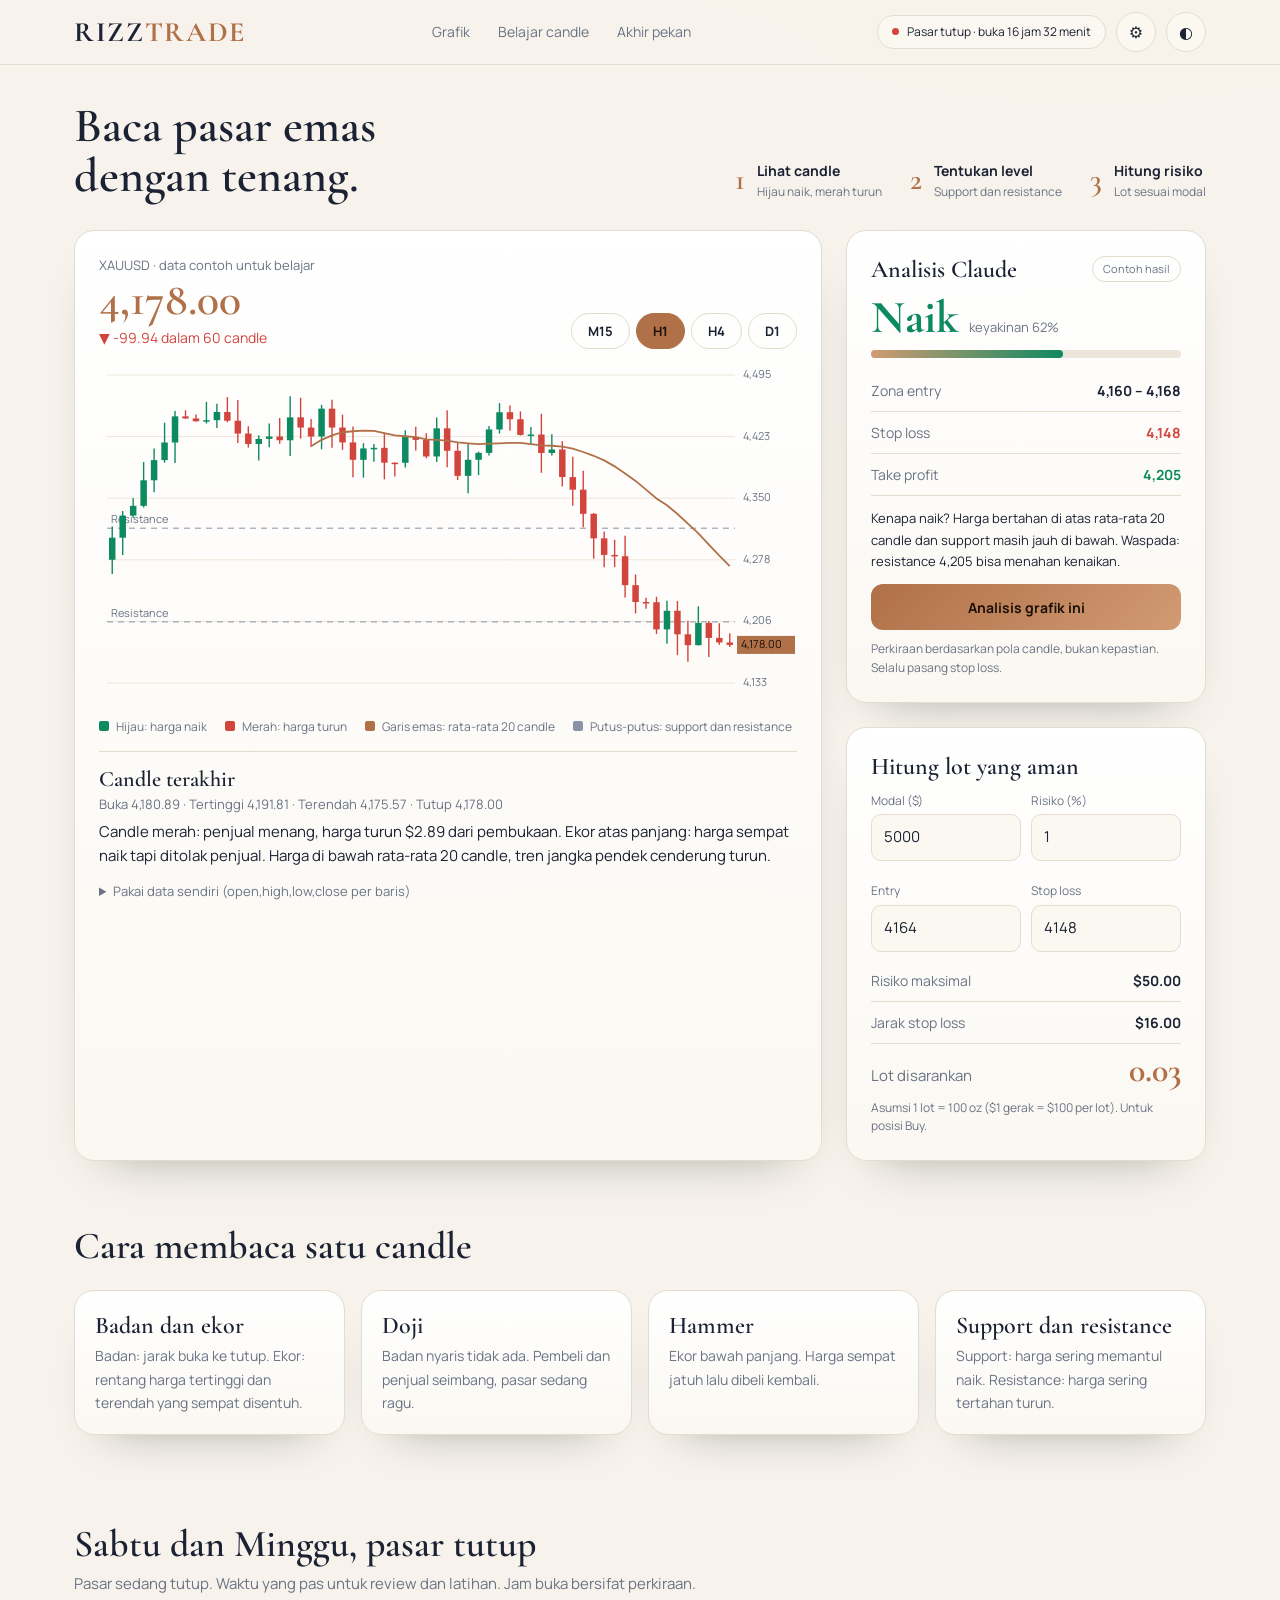
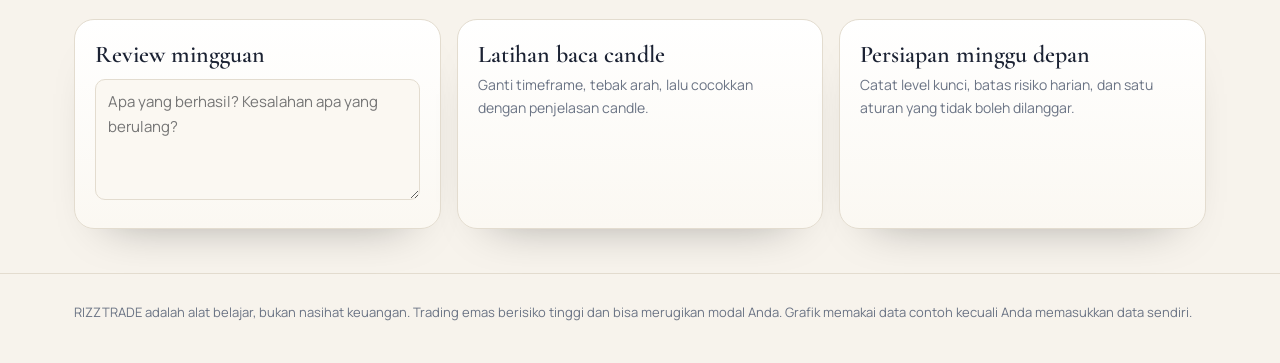
==== rizztrade/index.html @ 214b1a91 "Add files via upload" ====
<!DOCTYPE html>
<html lang="id">
<head>
<meta charset="utf-8">
<meta name="viewport" content="width=device-width, initial-scale=1, viewport-fit=cover">
<title>RIZZTRADE · Pemantau Emas untuk Pemula</title>
<meta name="description" content="Belajar membaca candlestick XAUUSD dengan penjelasan sederhana dan analisis AI.">
<link rel="preconnect" href="https://fonts.googleapis.com"><link rel="preconnect" href="https://fonts.gstatic.com" crossorigin>
<link href="https://fonts.googleapis.com/css2?family=Cormorant+Garamond:wght@500;600;700&family=Manrope:wght@400;500;700&display=swap" rel="stylesheet">
<style>
:root,[data-theme="light"]{--bg:#f7f3ec;--cd:#fff;--c2:#fbf8f2;--bd:#e3dccf;--tx:#1b2233;--mu:#6a7384;--ac:#b07048;--ac2:#d29b72;--up:#0e8a62;--dn:#d2453d;--gr:#ece6da;--lv:#8a93a8;--gl:#fde9d8;--hl:#1b223310;color-scheme:light}
[data-theme="dark"]{--bg:#0a1020;--cd:#141e35;--c2:#0f182b;--bd:#26324d;--tx:#f2eee6;--mu:#9ba6bd;--ac:#e3b79b;--ac2:#b98366;--up:#4cc9a0;--dn:#f0716b;--gr:#1a2540;--lv:#6b7ea6;--gl:#18264a;--hl:#ffffff14;color-scheme:dark}
*{box-sizing:border-box;margin:0}
html{scroll-behavior:smooth;scroll-padding-top:76px}
body{background:radial-gradient(900px 500px at 85% -10%,var(--gl),transparent 60%),var(--bg);color:var(--tx);font:15px/1.65 'Manrope',system-ui,sans-serif;padding-bottom:env(safe-area-inset-bottom);transition:background .3s,color .3s}
.w{max-width:1180px;margin:0 auto;padding:0 24px}
header{position:sticky;top:0;z-index:5;backdrop-filter:blur(14px);background:color-mix(in srgb,var(--bg) 82%,transparent);border-bottom:1px solid var(--bd);padding-top:env(safe-area-inset-top)}
header .w{display:flex;align-items:center;justify-content:space-between;height:64px;gap:14px}
.sr{font-family:'Cormorant Garamond',Georgia,serif}
.logo{font:700 28px 'Cormorant Garamond',Georgia,serif;letter-spacing:.06em}.logo i{font-style:normal;color:var(--ac)}
nav{display:flex;gap:28px;font-size:14px}nav a{color:var(--mu);text-decoration:none}nav a:hover{color:var(--ac)}
.hr{display:flex;gap:10px;align-items:center}
.pill{font-size:12px;border:1px solid var(--bd);border-radius:99px;padding:6px 14px;display:flex;gap:8px;align-items:center;background:var(--c2)}
.dot{width:7px;height:7px;border-radius:50%;background:var(--dn)}.dot.on{background:var(--up)}
button{font:inherit;color:var(--tx);cursor:pointer}
.btn{background:linear-gradient(135deg,var(--ac),var(--ac2));color:#1a1008;border:0;border-radius:12px;min-height:46px;padding:0 22px;font-size:14px;font-weight:700}
.btn:disabled{opacity:.6}
.chip{background:transparent;border:1px solid var(--bd);border-radius:99px;padding:0 16px;min-height:36px;font-size:13px;font-weight:700}
.chip.on{background:var(--ac);border-color:var(--ac);color:#1a1008}
.ic{width:40px;height:40px;border-radius:50%;border:1px solid var(--bd);background:var(--c2);font-size:16px}
.top{padding:36px 0 0;display:flex;justify-content:space-between;align-items:flex-end;gap:24px;flex-wrap:wrap}
h1{font:600 clamp(34px,5vw,48px)/1.05 'Cormorant Garamond',Georgia,serif;max-width:16ch}
.steps{display:flex;gap:28px;flex-wrap:wrap}.st{display:flex;gap:12px;align-items:center}.st b{font:600 30px/1 'Cormorant Garamond',serif;color:var(--ac)}.st div{font-size:14px;font-weight:700}.st span{display:block;font-size:12px;font-weight:400;color:var(--mu)}
.grid{display:grid;grid-template-columns:1fr 360px;gap:24px;padding:28px 0 20px}
.card{background:linear-gradient(180deg,var(--cd),var(--c2));border:1px solid var(--bd);border-radius:20px;padding:24px;box-shadow:0 24px 50px -34px #0006}
.col{display:flex;flex-direction:column;gap:24px}
.bar{display:flex;justify-content:space-between;align-items:flex-end;flex-wrap:wrap;gap:12px;margin-bottom:16px}
.price{font:600 46px/1 'Cormorant Garamond',serif;color:var(--ac)}.mu{color:var(--mu)}.up{color:var(--up)}.dn{color:var(--dn)}
.tf{display:flex;gap:6px;flex-wrap:wrap}
canvas{width:100%;height:340px;display:block;cursor:crosshair;touch-action:pan-y}
.leg{display:flex;gap:18px;flex-wrap:wrap;font-size:12px;color:var(--mu);margin-top:12px}.leg span:before{content:"";display:inline-block;width:10px;height:10px;border-radius:2px;background:var(--c);margin-right:7px}
.info{border-top:1px solid var(--bd);margin-top:14px;padding-top:14px;min-height:96px}.info b{font:600 22px 'Cormorant Garamond',serif;display:block}.ohlc{font-size:13px;color:var(--mu);margin:2px 0 4px}
h2{font:600 clamp(28px,4vw,38px)/1.15 'Cormorant Garamond',serif}
h3{font:600 24px 'Cormorant Garamond',serif}
.row{display:flex;justify-content:space-between;font-size:14px;padding:9px 0;border-bottom:1px solid var(--bd)}.row span{color:var(--mu)}
.big{font:700 46px/1 'Cormorant Garamond',serif}
.meter{height:8px;border-radius:99px;background:var(--gr);margin:10px 0 12px}.meter i{display:block;height:8px;border-radius:99px;background:linear-gradient(90deg,var(--ac2),var(--up));width:62%}
.tag{font-size:11px;color:var(--mu);border:1px solid var(--bd);border-radius:99px;padding:3px 10px}
.note{font-size:12px;color:var(--mu);line-height:1.55;margin-top:10px}
label{display:block;font-size:12px;color:var(--mu);margin:10px 0 4px}
input,textarea{width:100%;background:var(--c2);border:1px solid var(--bd);border-radius:10px;padding:10px 12px;color:var(--tx);font:inherit}
input:focus,textarea:focus,button:focus-visible,summary:focus-visible{outline:2px solid var(--ac);outline-offset:2px}
.f2{display:grid;grid-template-columns:1fr 1fr;gap:10px}
section{padding:44px 0}
.g4{display:grid;gap:16px;grid-template-columns:repeat(auto-fit,minmax(240px,1fr));margin-top:22px}
.g4 .card{padding:20px}.g4 p{color:var(--mu);font-size:14px;margin-top:4px}
dialog{background:var(--cd);color:var(--tx);border:1px solid var(--bd);border-radius:20px;padding:24px;width:min(440px,92vw)}dialog::backdrop{background:#0008}select{width:100%;background:var(--c2);border:1px solid var(--bd);border-radius:10px;padding:10px 12px;color:var(--tx);font:inherit}
footer{border-top:1px solid var(--bd);padding:28px 0 40px;color:var(--mu);font-size:13px}
@media(max-width:900px){.grid{grid-template-columns:1fr}nav{display:none}canvas{height:280px}.price{font-size:38px}.card{padding:18px}}
@media(prefers-reduced-motion:reduce){html{scroll-behavior:auto}body{transition:none}}
</style>
</head>
<body>
<header><div class="w"><div class="logo">RIZZ<i>TRADE</i></div>
<nav><a href="#chart">Grafik</a><a href="#belajar">Belajar candle</a><a href="#weekend">Akhir pekan</a></nav>
<div class="hr"><div class="pill"><span class="dot" id="dot"></span><span id="mk">…</span></div><button class="ic" id="gs" aria-label="Pengaturan">⚙</button><button class="ic" id="th" aria-label="Ganti tema terang atau gelap">◐</button></div></div></header>

<main class="w">
<div class="top"><h1>Baca pasar emas dengan tenang.</h1>
<div class="steps"><div class="st"><b>1</b><div>Lihat candle<span>Hijau naik, merah turun</span></div></div><div class="st"><b>2</b><div>Tentukan level<span>Support dan resistance</span></div></div><div class="st"><b>3</b><div>Hitung risiko<span>Lot sesuai modal</span></div></div></div></div>

<div class="grid" id="chart">
  <div class="card">
    <div class="bar"><div><div class="mu" style="font-size:13px">XAUUSD · <span id="src">data contoh untuk belajar</span></div><div class="price" id="pr">–</div><div id="ch" style="font-size:14px;margin-top:4px"></div></div>
    <div class="tf" id="tf"><button class="chip" data-n="M15">M15</button><button class="chip on" data-n="H1">H1</button><button class="chip" data-n="H4">H4</button><button class="chip" data-n="D1">D1</button></div></div>
    <canvas id="cv" aria-label="Grafik candlestick XAUUSD"></canvas>
    <div class="leg"><span style="--c:var(--up)">Hijau: harga naik</span><span style="--c:var(--dn)">Merah: harga turun</span><span style="--c:var(--ac)">Garis emas: rata-rata 20 candle</span><span style="--c:var(--lv)">Putus-putus: support dan resistance</span></div>
    <div class="info" id="info"></div>
    <details style="margin-top:12px"><summary class="mu" style="cursor:pointer;font-size:13px">Pakai data sendiri (open,high,low,close per baris)</summary>
      <textarea id="csv" rows="3" placeholder="4170,4182,4165,4178" style="margin-top:8px"></textarea>
      <div style="display:flex;gap:8px;margin-top:8px"><button class="chip" id="cb">Tampilkan</button><button class="chip" id="cr">Data contoh</button></div></details>
  </div>
  <div class="col">
    <div class="card" id="ai"><div style="display:flex;justify-content:space-between;align-items:center"><h3>Analisis Claude</h3><span class="tag" id="at">Contoh hasil</span></div>
      <div style="display:flex;align-items:baseline;gap:10px;margin-top:10px"><span class="big up" id="ab2">Naik</span><span class="mu" style="font-size:13px" id="ak">keyakinan 62%</span></div>
      <div class="meter"><i id="am"></i></div>
      <div class="row"><span>Zona entry</span><b id="ae">4,160 – 4,168</b></div><div class="row"><span>Stop loss</span><b class="dn" id="as">4,148</b></div><div class="row"><span>Take profit</span><b class="up" id="atp">4,205</b></div>
      <div style="font-size:13px;line-height:1.65;margin:12px 0" id="aw">Kenapa naik? Harga bertahan di atas rata-rata 20 candle dan support masih jauh di bawah. Waspada: resistance 4,205 bisa menahan kenaikan.</div>
      <button class="btn" id="ab" style="width:100%">Analisis grafik ini</button>
      <div class="note">Perkiraan berdasarkan pola candle, bukan kepastian. Selalu pasang stop loss.</div></div>
    <div class="card"><h3>Hitung lot yang aman</h3>
      <div class="f2"><div><label for="kb">Modal ($)</label><input id="kb" type="number" value="5000"></div><div><label for="kr">Risiko (%)</label><input id="kr" type="number" value="1" step="0.1"></div>
      <div><label for="ke">Entry</label><input id="ke" type="number" step="0.01" value="4164"></div><div><label for="ks">Stop loss</label><input id="ks" type="number" step="0.01" value="4148"></div></div>
      <div id="ko" style="margin-top:8px"></div><div class="note">Asumsi 1 lot = 100 oz ($1 gerak = $100 per lot). Untuk posisi Buy.</div></div>
  </div>
</div>

<section id="belajar"><h2>Cara membaca satu candle</h2>
  <div class="g4"><div class="card"><h3>Badan dan ekor</h3><p>Badan: jarak buka ke tutup. Ekor: rentang harga tertinggi dan terendah yang sempat disentuh.</p></div>
  <div class="card"><h3>Doji</h3><p>Badan nyaris tidak ada. Pembeli dan penjual seimbang, pasar sedang ragu.</p></div>
  <div class="card"><h3>Hammer</h3><p>Ekor bawah panjang. Harga sempat jatuh lalu dibeli kembali.</p></div>
  <div class="card"><h3>Support dan resistance</h3><p>Support: harga sering memantul naik. Resistance: harga sering tertahan turun.</p></div></div></section>

<section id="weekend"><h2>Sabtu dan Minggu, pasar tutup</h2><p class="mu" id="wk" style="margin-top:6px"></p>
  <div class="g4"><div class="card"><h3>Review mingguan</h3><textarea id="wr" rows="4" placeholder="Apa yang berhasil? Kesalahan apa yang berulang?" style="margin-top:10px"></textarea></div>
  <div class="card"><h3>Latihan baca candle</h3><p>Ganti timeframe, tebak arah, lalu cocokkan dengan penjelasan candle.</p></div>
  <div class="card"><h3>Persiapan minggu depan</h3><p>Catat level kunci, batas risiko harian, dan satu aturan yang tidak boleh dilanggar.</p></div></div></section>
</main>
<footer><div class="w">RIZZTRADE adalah alat belajar, bukan nasihat keuangan. Trading emas berisiko tinggi dan bisa merugikan modal Anda. Grafik memakai data contoh kecuali Anda memasukkan data sendiri.</div></footer>

<dialog id="dlg"><h3>Pengaturan</h3>
<label for="sLv">Level support/resistance (pisahkan dengan koma)</label><input id="sLv" type="text">
<div class="f2"><div><label for="sB">Modal awal ($)</label><input id="sB" type="number"></div><div><label for="sR">Risiko awal (%)</label><input id="sR" type="number" step="0.1"></div>
<div><label for="sT">Timeframe awal</label><select id="sT"><option>M15</option><option>H1</option><option>H4</option><option>D1</option></select></div><div><label for="sTh">Tema</label><select id="sTh"><option value="">Ikuti perangkat</option><option value="light">Terang</option><option value="dark">Gelap</option></select></div></div>
<div style="display:flex;gap:8px;margin-top:18px"><button class="btn" id="sv">Simpan</button><button class="chip" id="sx">Reset</button><button class="chip" id="sc">Tutup</button></div>
<div class="note">Pengaturan tersimpan di browser perangkat ini saja.</div></dialog>
<script>
const $=i=>document.getElementById(i),cv=$("cv"),cx=cv.getContext("2d"),f=(n,d=2)=>Number(n).toLocaleString("en-US",{minimumFractionDigits:d,maximumFractionDigits:d});
const LV=[4315,4205,4065,3970],TF={M15:[3,11],H1:[7,31],H4:[13,64],D1:[21,125]};
const V=k=>getComputedStyle(document.documentElement).getPropertyValue(k).trim();
/* tema */
const root=document.documentElement;let th;try{th=localStorage.getItem("rz_th")}catch(e){}
root.dataset.theme=th||(matchMedia("(prefers-color-scheme:dark)").matches?"dark":"light");
$("th").onclick=()=>{const n=root.dataset.theme==="dark"?"light":"dark";root.dataset.theme=n;try{localStorage.setItem("rz_th",n)}catch(e){}draw()};
/* pengaturan (tersimpan di browser) */
const DEF={lv:[4315,4205,4065,3970],b:5000,r:1,tf:"H1",th:""};let SET=Object.assign({},DEF);
try{SET=Object.assign(SET,JSON.parse(localStorage.getItem("rz_set")||"{}"))}catch(e){}
function applySet(){LV.length=0;LV.push(...SET.lv);$("kb").value=SET.b;$("kr").value=SET.r;cur=SET.tf;document.querySelectorAll("#tf button").forEach(b=>b.classList.toggle("on",b.dataset.n===cur));
  root.dataset.theme=SET.th||(matchMedia("(prefers-color-scheme:dark)").matches?"dark":"light")}
$("gs").onclick=()=>{$("sLv").value=SET.lv.join(", ");$("sB").value=SET.b;$("sR").value=SET.r;$("sT").value=SET.tf;$("sTh").value=SET.th;$("dlg").showModal()};
$("sc").onclick=()=>$("dlg").close();
$("sv").onclick=()=>{const lv=$("sLv").value.split(",").map(Number).filter(v=>v>0&&isFinite(v));if(!lv.length){alert("Isi minimal satu level harga, mis. 4205, 4065");return}
  SET={lv,b:+$("sB").value||5000,r:+$("sR").value||1,tf:$("sT").value,th:$("sTh").value};try{localStorage.setItem("rz_set",JSON.stringify(SET))}catch(e){}
  applySet();kalk();if(!own)setData(demo(cur));else draw();$("dlg").close()};
$("sx").onclick=()=>{SET=Object.assign({},DEF);try{localStorage.removeItem("rz_set")}catch(e){}applySet();kalk();if(!own)setData(demo(cur));else draw();$("dlg").close()};
/* data */
function rng(a){return()=>{a|=0;a=a+0x6D2B79F5|0;let t=Math.imul(a^a>>>15,1|a);t=t+Math.imul(t^t>>>7,61|t)^t;return((t^t>>>14)>>>0)/4294967296}}
function demo(n){const [s,v]=TF[n],r=rng(s*977),a=[];let p=4178-(r()-.4)*60;for(let i=0;i<60;i++){const o=p,c=o+(r()-.5)*v*2.2;a.push({o,h:Math.max(o,c)+r()*v*.8,l:Math.min(o,c)-r()*v*.8,c});p=c}const k=4178-a[59].c;return a.map(x=>({o:x.o+k,h:x.h+k,l:x.l+k,c:x.c+k}))}
let D=[],cur="H1",hi=-1,own=false;
function setData(a){D=a;hi=-1;draw();head();info(D.length-1,true)}
function head(){const l=D[D.length-1],d=l.c-D[0].o;$("pr").textContent=f(l.c);$("ch").textContent=(d>=0?"▲ +":"▼ ")+f(d)+" dalam "+D.length+" candle";$("ch").className=d>=0?"up":"dn"}
function sma(i,n=20){if(i<n-1)return null;let s=0;for(let k=i-n+1;k<=i;k++)s+=D[k].c;return s/n}
function draw(){if(!D.length)return;const dpr=devicePixelRatio||1,W=cv.clientWidth,H=cv.clientHeight;cv.width=W*dpr;cv.height=H*dpr;cx.setTransform(dpr,0,0,dpr,0,0);cx.clearRect(0,0,W,H);
  const up=V("--up"),dn=V("--dn"),ac=V("--ac"),gr=V("--gr"),lv=V("--lv"),mu=V("--mu");
  const pl=8,pr=62,pt=10,pb=22,w=W-pl-pr,h=H-pt-pb;let mx=Math.max(...D.map(x=>x.h)),mn=Math.min(...D.map(x=>x.l));const pad=(mx-mn)*.08;mx+=pad;mn-=pad;
  const Y=v=>pt+(mx-v)/(mx-mn)*h,st=w/D.length;cv._m={pl,st};cx.font="11px Manrope,sans-serif";cx.textBaseline="middle";
  for(let i=0;i<=5;i++){const v=mn+(mx-mn)*i/5,y=Y(v);cx.strokeStyle=gr;cx.beginPath();cx.moveTo(pl,y);cx.lineTo(W-pr,y);cx.stroke();cx.fillStyle=mu;cx.fillText(f(v,0),W-pr+8,y)}
  LV.forEach(v=>{if(v>mn&&v<mx){const y=Y(v);cx.strokeStyle=lv;cx.setLineDash([6,5]);cx.beginPath();cx.moveTo(pl,y);cx.lineTo(W-pr,y);cx.stroke();cx.setLineDash([]);cx.fillStyle=mu;cx.fillText(v>D[D.length-1].c?"Resistance":"Support",pl+4,y-8)}});
  D.forEach((x,i)=>{const px=pl+st*(i+.5),u=x.c>=x.o,col=u?up:dn,bw=Math.max(2,st*.62);if(i===hi){cx.fillStyle=V("--hl");cx.fillRect(pl+st*i,pt,st,h)}
    cx.strokeStyle=col;cx.fillStyle=col;cx.lineWidth=1.4;cx.beginPath();cx.moveTo(px,Y(x.h));cx.lineTo(px,Y(x.l));cx.stroke();const t=Y(Math.max(x.o,x.c)),b=Y(Math.min(x.o,x.c));cx.fillRect(px-bw/2,t,bw,Math.max(1.5,b-t))});
  cx.strokeStyle=ac;cx.lineWidth=1.8;cx.beginPath();let s=0;D.forEach((x,i)=>{const m=sma(i);if(m==null)return;const px=pl+st*(i+.5);s?cx.lineTo(px,Y(m)):cx.moveTo(px,Y(m));s=1});cx.stroke();
  const l=D[D.length-1],y=Y(l.c);cx.fillStyle=ac;cx.fillRect(W-pr+2,y-9,pr-4,18);cx.fillStyle="#1a1008";cx.fillText(f(l.c),W-pr+6,y)}
function info(i,quiet){const x=D[i];if(!x)return;const u=x.c>=x.o,body=Math.abs(x.c-x.o),rg=x.h-x.l||1e-9,uw=x.h-Math.max(x.o,x.c),lw=Math.min(x.o,x.c)-x.l;
  let t=u?`Candle hijau: pembeli menang, harga naik $${f(body)} dari pembukaan.`:`Candle merah: penjual menang, harga turun $${f(body)} dari pembukaan.`;
  if(body<rg*.1)t+=" Badannya sangat kecil (mirip doji): pasar ragu.";else if(lw>body*2&&uw<body)t+=" Ekor bawah panjang (mirip hammer): harga sempat jatuh lalu dibeli kembali.";else if(uw>body*2&&lw<body)t+=" Ekor atas panjang: harga sempat naik tapi ditolak penjual.";else if(body>rg*.65)t+=" Badan besar: dorongan satu arah yang kuat.";
  const m=sma(i);if(m)t+=` Harga ${x.c>m?"di atas":"di bawah"} rata-rata 20 candle, tren jangka pendek ${x.c>m?"cenderung naik":"cenderung turun"}.`;
  $("info").innerHTML=`<b>${quiet?"Candle terakhir":"Candle nomor "+(i+1)}</b><div class="ohlc">Buka ${f(x.o)} · Tertinggi ${f(x.h)} · Terendah ${f(x.l)} · Tutup ${f(x.c)}</div><div>${t}</div>`}
function pos(e){const r=cv.getBoundingClientRect(),m=cv._m,i=Math.floor((e.clientX-r.left-m.pl)/m.st);return i>=0&&i<D.length?i:-1}
cv.addEventListener("pointermove",e=>{const i=pos(e);if(i>=0&&i!==hi){hi=i;draw();info(i)}});cv.addEventListener("pointerleave",()=>{hi=-1;draw();info(D.length-1,true)});addEventListener("resize",draw);
$("tf").onclick=e=>{const n=e.target.dataset.n;if(!n)return;cur=n;document.querySelectorAll("#tf button").forEach(b=>b.classList.toggle("on",b.dataset.n===n));if(!own)setData(demo(n))};
$("cb").onclick=()=>{const a=$("csv").value.trim().split(/\n/).map(l=>l.split(",").map(Number)).filter(r=>r.length>=4&&r.every(isFinite)).map(([o,h,l,c])=>({o,h,l,c}));if(a.length<5){alert("Isi minimal 5 baris: open,high,low,close");return}own=true;$("src").textContent="data Anda";setData(a)};
$("cr").onclick=()=>{own=false;$("src").textContent="data contoh untuk belajar";setData(demo(cur))};
/* kalkulator */
function kalk(){const B=+$("kb").value,R=+$("kr").value,E=+$("ke").value,S=+$("ks").value,o=$("ko"),sd=E-S;
  if(!(E&&S)||sd<=0){o.innerHTML='<div class="note">Untuk Buy, stop loss harus di bawah entry.</div>';return}
  const risk=B*R/100,lot=risk/(sd*100);o.innerHTML=`<div class="row"><span>Risiko maksimal</span><b>$${f(risk)}</b></div><div class="row"><span>Jarak stop loss</span><b>$${f(sd)}</b></div><div style="display:flex;justify-content:space-between;align-items:baseline;padding-top:10px"><span class="mu">Lot disarankan</span><b class="big" style="font-size:34px;color:var(--ac)">${f(lot)}</b></div>`}
["kb","kr","ke","ks"].forEach(i=>$(i).oninput=kalk);kalk();
/* AI */
const esc=s=>String(s).replace(/[&<>"]/g,c=>({"&":"&amp;","<":"&lt;",">":"&gt;",'"':"&quot;"}[c]));
$("ab").onclick=async()=>{const b=$("ab");b.disabled=true;b.textContent="Menganalisis…";
  try{const r=await fetch("/api/predict",{method:"POST",headers:{"content-type":"application/json"},body:JSON.stringify({tf:cur,candles:D.slice(-40).map(x=>[x.o,x.h,x.l,x.c].map(v=>+v.toFixed(2)))})});const d=await r.json();if(!r.ok)throw new Error(d.error||"gagal");
    const k=Math.max(0,Math.min(75,+d.keyakinan||50)),n=d.bias==="NAIK",t=d.bias==="TURUN";$("ab2").textContent=n?"Naik":t?"Turun":"Sideways";$("ab2").className="big "+(n?"up":t?"dn":"");
    $("ak").textContent="keyakinan "+k+"%";$("am").style.width=k+"%";$("ae").textContent=d.zona_entry;$("as").textContent=d.stop_loss;$("atp").textContent=d.take_profit;
    $("aw").innerHTML=(d.alasan||[]).map(a=>"• "+esc(a)).join("<br>")+"<br><br>Risiko: "+esc(d.risiko);$("at").textContent="Hasil terbaru"}
  catch(e){$("aw").textContent="Prediksi belum bisa dijalankan: "+e.message+". Pastikan ANTHROPIC_API_KEY sudah diatur di Vercel."}
  b.disabled=false;b.textContent="Analisis ulang"};
/* pasar & weekend */
function mk(){const n=new Date(),m=n.getUTCDay()*1440+n.getUTCHours()*60+n.getUTCMinutes(),O=1320,C=8460,op=m>=O&&m<C,mins=op?C-m:(m>=C?10080-m+O:O-m),h=Math.floor(mins/60),t=h>=24?Math.floor(h/24)+" hari "+h%24+" jam":h+" jam "+mins%60+" menit";
  $("mk").textContent=op?"Pasar buka · tutup "+t:"Pasar tutup · buka "+t;$("dot").className="dot"+(op?" on":"");
  $("wk").textContent=op?"Emas tidak diperdagangkan di akhir pekan. Pakai waktunya untuk belajar dan evaluasi.":"Pasar sedang tutup. Waktu yang pas untuk review dan latihan. Jam buka bersifat perkiraan."}
mk();setInterval(mk,30000);
try{$("wr").value=localStorage.getItem("rz_wr")||"";$("wr").oninput=e=>localStorage.setItem("rz_wr",e.target.value)}catch(e){}
applySet();kalk();setData(demo(cur));
</script>
</body>
</html>
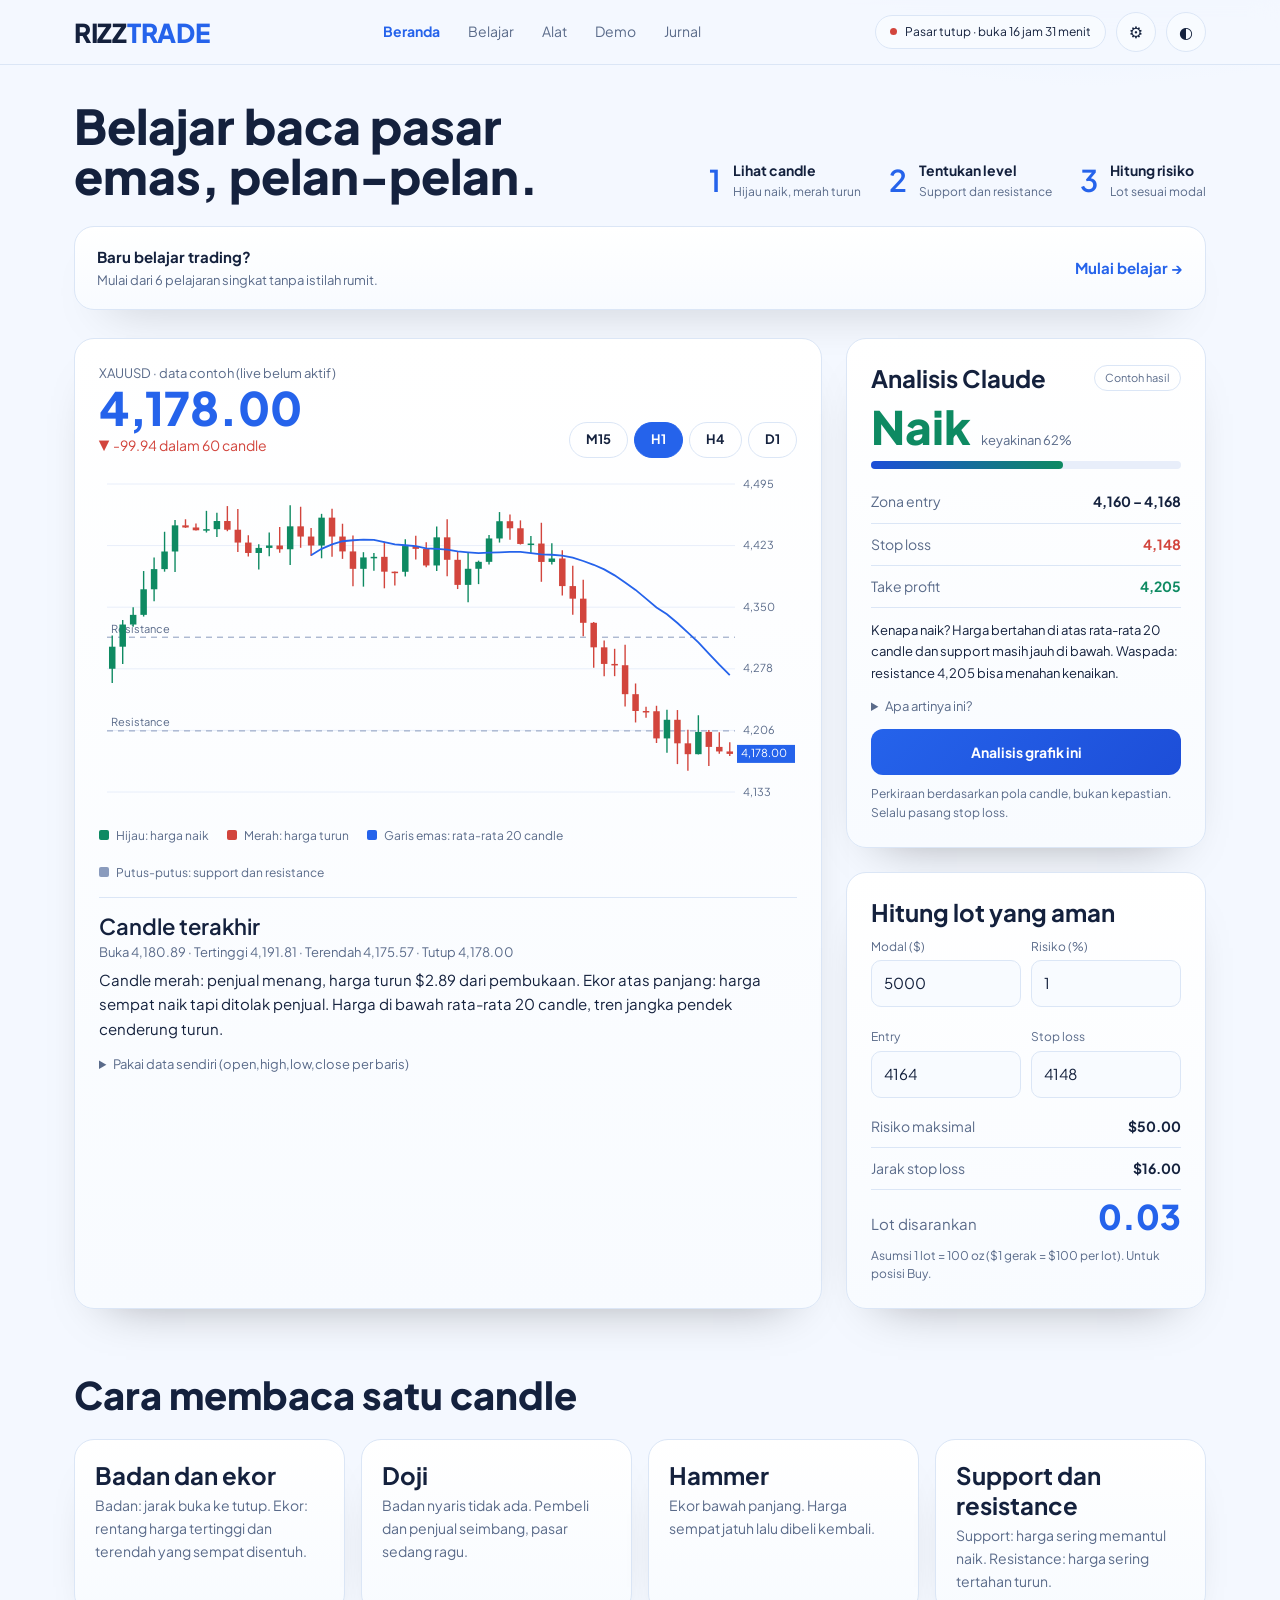
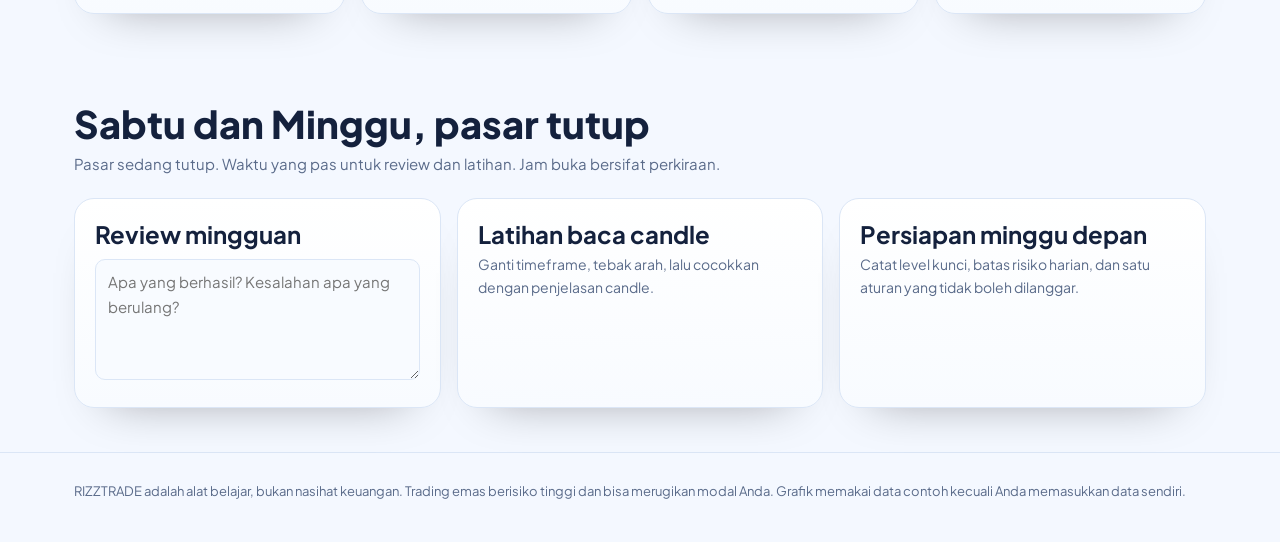
==== commit ed30cbb8: "Add files via upload" ====
--- a/rizztrade/index.html
+++ b/rizztrade/index.html
@@ -6,69 +6,19 @@
 <title>RIZZTRADE · Pemantau Emas untuk Pemula</title>
 <meta name="description" content="Belajar membaca candlestick XAUUSD dengan penjelasan sederhana dan analisis AI.">
 <link rel="preconnect" href="https://fonts.googleapis.com"><link rel="preconnect" href="https://fonts.gstatic.com" crossorigin>
-<link href="https://fonts.googleapis.com/css2?family=Cormorant+Garamond:wght@500;600;700&family=Manrope:wght@400;500;700&display=swap" rel="stylesheet">
-<style>
-:root,[data-theme="light"]{--bg:#f7f3ec;--cd:#fff;--c2:#fbf8f2;--bd:#e3dccf;--tx:#1b2233;--mu:#6a7384;--ac:#b07048;--ac2:#d29b72;--up:#0e8a62;--dn:#d2453d;--gr:#ece6da;--lv:#8a93a8;--gl:#fde9d8;--hl:#1b223310;color-scheme:light}
-[data-theme="dark"]{--bg:#0a1020;--cd:#141e35;--c2:#0f182b;--bd:#26324d;--tx:#f2eee6;--mu:#9ba6bd;--ac:#e3b79b;--ac2:#b98366;--up:#4cc9a0;--dn:#f0716b;--gr:#1a2540;--lv:#6b7ea6;--gl:#18264a;--hl:#ffffff14;color-scheme:dark}
-*{box-sizing:border-box;margin:0}
-html{scroll-behavior:smooth;scroll-padding-top:76px}
-body{background:radial-gradient(900px 500px at 85% -10%,var(--gl),transparent 60%),var(--bg);color:var(--tx);font:15px/1.65 'Manrope',system-ui,sans-serif;padding-bottom:env(safe-area-inset-bottom);transition:background .3s,color .3s}
-.w{max-width:1180px;margin:0 auto;padding:0 24px}
-header{position:sticky;top:0;z-index:5;backdrop-filter:blur(14px);background:color-mix(in srgb,var(--bg) 82%,transparent);border-bottom:1px solid var(--bd);padding-top:env(safe-area-inset-top)}
-header .w{display:flex;align-items:center;justify-content:space-between;height:64px;gap:14px}
-.sr{font-family:'Cormorant Garamond',Georgia,serif}
-.logo{font:700 28px 'Cormorant Garamond',Georgia,serif;letter-spacing:.06em}.logo i{font-style:normal;color:var(--ac)}
-nav{display:flex;gap:28px;font-size:14px}nav a{color:var(--mu);text-decoration:none}nav a:hover{color:var(--ac)}
-.hr{display:flex;gap:10px;align-items:center}
-.pill{font-size:12px;border:1px solid var(--bd);border-radius:99px;padding:6px 14px;display:flex;gap:8px;align-items:center;background:var(--c2)}
-.dot{width:7px;height:7px;border-radius:50%;background:var(--dn)}.dot.on{background:var(--up)}
-button{font:inherit;color:var(--tx);cursor:pointer}
-.btn{background:linear-gradient(135deg,var(--ac),var(--ac2));color:#1a1008;border:0;border-radius:12px;min-height:46px;padding:0 22px;font-size:14px;font-weight:700}
-.btn:disabled{opacity:.6}
-.chip{background:transparent;border:1px solid var(--bd);border-radius:99px;padding:0 16px;min-height:36px;font-size:13px;font-weight:700}
-.chip.on{background:var(--ac);border-color:var(--ac);color:#1a1008}
-.ic{width:40px;height:40px;border-radius:50%;border:1px solid var(--bd);background:var(--c2);font-size:16px}
-.top{padding:36px 0 0;display:flex;justify-content:space-between;align-items:flex-end;gap:24px;flex-wrap:wrap}
-h1{font:600 clamp(34px,5vw,48px)/1.05 'Cormorant Garamond',Georgia,serif;max-width:16ch}
-.steps{display:flex;gap:28px;flex-wrap:wrap}.st{display:flex;gap:12px;align-items:center}.st b{font:600 30px/1 'Cormorant Garamond',serif;color:var(--ac)}.st div{font-size:14px;font-weight:700}.st span{display:block;font-size:12px;font-weight:400;color:var(--mu)}
-.grid{display:grid;grid-template-columns:1fr 360px;gap:24px;padding:28px 0 20px}
-.card{background:linear-gradient(180deg,var(--cd),var(--c2));border:1px solid var(--bd);border-radius:20px;padding:24px;box-shadow:0 24px 50px -34px #0006}
-.col{display:flex;flex-direction:column;gap:24px}
-.bar{display:flex;justify-content:space-between;align-items:flex-end;flex-wrap:wrap;gap:12px;margin-bottom:16px}
-.price{font:600 46px/1 'Cormorant Garamond',serif;color:var(--ac)}.mu{color:var(--mu)}.up{color:var(--up)}.dn{color:var(--dn)}
-.tf{display:flex;gap:6px;flex-wrap:wrap}
-canvas{width:100%;height:340px;display:block;cursor:crosshair;touch-action:pan-y}
-.leg{display:flex;gap:18px;flex-wrap:wrap;font-size:12px;color:var(--mu);margin-top:12px}.leg span:before{content:"";display:inline-block;width:10px;height:10px;border-radius:2px;background:var(--c);margin-right:7px}
-.info{border-top:1px solid var(--bd);margin-top:14px;padding-top:14px;min-height:96px}.info b{font:600 22px 'Cormorant Garamond',serif;display:block}.ohlc{font-size:13px;color:var(--mu);margin:2px 0 4px}
-h2{font:600 clamp(28px,4vw,38px)/1.15 'Cormorant Garamond',serif}
-h3{font:600 24px 'Cormorant Garamond',serif}
-.row{display:flex;justify-content:space-between;font-size:14px;padding:9px 0;border-bottom:1px solid var(--bd)}.row span{color:var(--mu)}
-.big{font:700 46px/1 'Cormorant Garamond',serif}
-.meter{height:8px;border-radius:99px;background:var(--gr);margin:10px 0 12px}.meter i{display:block;height:8px;border-radius:99px;background:linear-gradient(90deg,var(--ac2),var(--up));width:62%}
-.tag{font-size:11px;color:var(--mu);border:1px solid var(--bd);border-radius:99px;padding:3px 10px}
-.note{font-size:12px;color:var(--mu);line-height:1.55;margin-top:10px}
-label{display:block;font-size:12px;color:var(--mu);margin:10px 0 4px}
-input,textarea{width:100%;background:var(--c2);border:1px solid var(--bd);border-radius:10px;padding:10px 12px;color:var(--tx);font:inherit}
-input:focus,textarea:focus,button:focus-visible,summary:focus-visible{outline:2px solid var(--ac);outline-offset:2px}
-.f2{display:grid;grid-template-columns:1fr 1fr;gap:10px}
-section{padding:44px 0}
-.g4{display:grid;gap:16px;grid-template-columns:repeat(auto-fit,minmax(240px,1fr));margin-top:22px}
-.g4 .card{padding:20px}.g4 p{color:var(--mu);font-size:14px;margin-top:4px}
-dialog{background:var(--cd);color:var(--tx);border:1px solid var(--bd);border-radius:20px;padding:24px;width:min(440px,92vw)}dialog::backdrop{background:#0008}select{width:100%;background:var(--c2);border:1px solid var(--bd);border-radius:10px;padding:10px 12px;color:var(--tx);font:inherit}
-footer{border-top:1px solid var(--bd);padding:28px 0 40px;color:var(--mu);font-size:13px}
-@media(max-width:900px){.grid{grid-template-columns:1fr}nav{display:none}canvas{height:280px}.price{font-size:38px}.card{padding:18px}}
-@media(prefers-reduced-motion:reduce){html{scroll-behavior:auto}body{transition:none}}
-</style>
+<link href="https://fonts.googleapis.com/css2?family=Plus+Jakarta+Sans:wght@400;500;700;800&display=swap" rel="stylesheet">
+<link rel="stylesheet" href="style.css">
 </head>
 <body>
 <header><div class="w"><div class="logo">RIZZ<i>TRADE</i></div>
-<nav><a href="#chart">Grafik</a><a href="#belajar">Belajar candle</a><a href="#weekend">Akhir pekan</a></nav>
+<nav><a href="index.html" class="cur">Beranda</a><a href="belajar.html">Belajar</a><a href="alat.html">Alat</a><a href="demo.html">Demo</a><a href="jurnal.html">Jurnal</a></nav>
 <div class="hr"><div class="pill"><span class="dot" id="dot"></span><span id="mk">…</span></div><button class="ic" id="gs" aria-label="Pengaturan">⚙</button><button class="ic" id="th" aria-label="Ganti tema terang atau gelap">◐</button></div></div></header>
 
 <main class="w">
-<div class="top"><h1>Baca pasar emas dengan tenang.</h1>
+<div class="top"><h1>Belajar baca pasar emas, pelan-pelan.</h1>
 <div class="steps"><div class="st"><b>1</b><div>Lihat candle<span>Hijau naik, merah turun</span></div></div><div class="st"><b>2</b><div>Tentukan level<span>Support dan resistance</span></div></div><div class="st"><b>3</b><div>Hitung risiko<span>Lot sesuai modal</span></div></div></div></div>
 
+<a class="card ban" href="belajar.html"><div><b>Baru belajar trading?</b><span>Mulai dari 6 pelajaran singkat tanpa istilah rumit.</span></div><b class="go">Mulai belajar →</b></a>
 <div class="grid" id="chart">
   <div class="card">
     <div class="bar"><div><div class="mu" style="font-size:13px">XAUUSD · <span id="src">data contoh untuk belajar</span></div><div class="price" id="pr">–</div><div id="ch" style="font-size:14px;margin-top:4px"></div></div>
@@ -86,7 +36,7 @@
       <div class="meter"><i id="am"></i></div>
       <div class="row"><span>Zona entry</span><b id="ae">4,160 – 4,168</b></div><div class="row"><span>Stop loss</span><b class="dn" id="as">4,148</b></div><div class="row"><span>Take profit</span><b class="up" id="atp">4,205</b></div>
       <div style="font-size:13px;line-height:1.65;margin:12px 0" id="aw">Kenapa naik? Harga bertahan di atas rata-rata 20 candle dan support masih jauh di bawah. Waspada: resistance 4,205 bisa menahan kenaikan.</div>
-      <button class="btn" id="ab" style="width:100%">Analisis grafik ini</button>
+      <details style="margin-bottom:12px"><summary class="mu" style="cursor:pointer;font-size:13px">Apa artinya ini?</summary><div class="note"><b>Entry</b>: harga untuk mulai masuk. <b>Stop loss</b>: batas rugi, posisi ditutup di sini. <b>Take profit</b>: target untung. <b>Keyakinan</b>: seberapa kuat sinyalnya, bukan jaminan.</div></details><button class="btn" id="ab" style="width:100%">Analisis grafik ini</button>
       <div class="note">Perkiraan berdasarkan pola candle, bukan kepastian. Selalu pasang stop loss.</div></div>
     <div class="card"><h3>Hitung lot yang aman</h3>
       <div class="f2"><div><label for="kb">Modal ($)</label><input id="kb" type="number" value="5000"></div><div><label for="kr">Risiko (%)</label><input id="kr" type="number" value="1" step="0.1"></div>
@@ -131,25 +81,25 @@
 $("sc").onclick=()=>$("dlg").close();
 $("sv").onclick=()=>{const lv=$("sLv").value.split(",").map(Number).filter(v=>v>0&&isFinite(v));if(!lv.length){alert("Isi minimal satu level harga, mis. 4205, 4065");return}
   SET={lv,b:+$("sB").value||5000,r:+$("sR").value||1,tf:$("sT").value,th:$("sTh").value};try{localStorage.setItem("rz_set",JSON.stringify(SET))}catch(e){}
-  applySet();kalk();if(!own)setData(demo(cur));else draw();$("dlg").close()};
-$("sx").onclick=()=>{SET=Object.assign({},DEF);try{localStorage.removeItem("rz_set")}catch(e){}applySet();kalk();if(!own)setData(demo(cur));else draw();$("dlg").close()};
+  applySet();kalk();if(!own)loadLive(cur);else draw();$("dlg").close()};
+$("sx").onclick=()=>{SET=Object.assign({},DEF);try{localStorage.removeItem("rz_set")}catch(e){}applySet();kalk();if(!own)loadLive(cur);else draw();$("dlg").close()};
 /* data */
 function rng(a){return()=>{a|=0;a=a+0x6D2B79F5|0;let t=Math.imul(a^a>>>15,1|a);t=t+Math.imul(t^t>>>7,61|t)^t;return((t^t>>>14)>>>0)/4294967296}}
 function demo(n){const [s,v]=TF[n],r=rng(s*977),a=[];let p=4178-(r()-.4)*60;for(let i=0;i<60;i++){const o=p,c=o+(r()-.5)*v*2.2;a.push({o,h:Math.max(o,c)+r()*v*.8,l:Math.min(o,c)-r()*v*.8,c});p=c}const k=4178-a[59].c;return a.map(x=>({o:x.o+k,h:x.h+k,l:x.l+k,c:x.c+k}))}
-let D=[],cur="H1",hi=-1,own=false;
+let D=[],cur="H1",hi=-1,own=false,live=false;
 function setData(a){D=a;hi=-1;draw();head();info(D.length-1,true)}
 function head(){const l=D[D.length-1],d=l.c-D[0].o;$("pr").textContent=f(l.c);$("ch").textContent=(d>=0?"▲ +":"▼ ")+f(d)+" dalam "+D.length+" candle";$("ch").className=d>=0?"up":"dn"}
 function sma(i,n=20){if(i<n-1)return null;let s=0;for(let k=i-n+1;k<=i;k++)s+=D[k].c;return s/n}
 function draw(){if(!D.length)return;const dpr=devicePixelRatio||1,W=cv.clientWidth,H=cv.clientHeight;cv.width=W*dpr;cv.height=H*dpr;cx.setTransform(dpr,0,0,dpr,0,0);cx.clearRect(0,0,W,H);
   const up=V("--up"),dn=V("--dn"),ac=V("--ac"),gr=V("--gr"),lv=V("--lv"),mu=V("--mu");
   const pl=8,pr=62,pt=10,pb=22,w=W-pl-pr,h=H-pt-pb;let mx=Math.max(...D.map(x=>x.h)),mn=Math.min(...D.map(x=>x.l));const pad=(mx-mn)*.08;mx+=pad;mn-=pad;
-  const Y=v=>pt+(mx-v)/(mx-mn)*h,st=w/D.length;cv._m={pl,st};cx.font="11px Manrope,sans-serif";cx.textBaseline="middle";
+  const Y=v=>pt+(mx-v)/(mx-mn)*h,st=w/D.length;cv._m={pl,st};cx.font="11px Plus Jakarta Sans,sans-serif";cx.textBaseline="middle";
   for(let i=0;i<=5;i++){const v=mn+(mx-mn)*i/5,y=Y(v);cx.strokeStyle=gr;cx.beginPath();cx.moveTo(pl,y);cx.lineTo(W-pr,y);cx.stroke();cx.fillStyle=mu;cx.fillText(f(v,0),W-pr+8,y)}
   LV.forEach(v=>{if(v>mn&&v<mx){const y=Y(v);cx.strokeStyle=lv;cx.setLineDash([6,5]);cx.beginPath();cx.moveTo(pl,y);cx.lineTo(W-pr,y);cx.stroke();cx.setLineDash([]);cx.fillStyle=mu;cx.fillText(v>D[D.length-1].c?"Resistance":"Support",pl+4,y-8)}});
   D.forEach((x,i)=>{const px=pl+st*(i+.5),u=x.c>=x.o,col=u?up:dn,bw=Math.max(2,st*.62);if(i===hi){cx.fillStyle=V("--hl");cx.fillRect(pl+st*i,pt,st,h)}
     cx.strokeStyle=col;cx.fillStyle=col;cx.lineWidth=1.4;cx.beginPath();cx.moveTo(px,Y(x.h));cx.lineTo(px,Y(x.l));cx.stroke();const t=Y(Math.max(x.o,x.c)),b=Y(Math.min(x.o,x.c));cx.fillRect(px-bw/2,t,bw,Math.max(1.5,b-t))});
   cx.strokeStyle=ac;cx.lineWidth=1.8;cx.beginPath();let s=0;D.forEach((x,i)=>{const m=sma(i);if(m==null)return;const px=pl+st*(i+.5);s?cx.lineTo(px,Y(m)):cx.moveTo(px,Y(m));s=1});cx.stroke();
-  const l=D[D.length-1],y=Y(l.c);cx.fillStyle=ac;cx.fillRect(W-pr+2,y-9,pr-4,18);cx.fillStyle="#1a1008";cx.fillText(f(l.c),W-pr+6,y)}
+  const l=D[D.length-1],y=Y(l.c);cx.fillStyle=ac;cx.fillRect(W-pr+2,y-9,pr-4,18);cx.fillStyle=V("--on");cx.fillText(f(l.c),W-pr+6,y)}
 function info(i,quiet){const x=D[i];if(!x)return;const u=x.c>=x.o,body=Math.abs(x.c-x.o),rg=x.h-x.l||1e-9,uw=x.h-Math.max(x.o,x.c),lw=Math.min(x.o,x.c)-x.l;
   let t=u?`Candle hijau: pembeli menang, harga naik $${f(body)} dari pembukaan.`:`Candle merah: penjual menang, harga turun $${f(body)} dari pembukaan.`;
   if(body<rg*.1)t+=" Badannya sangat kecil (mirip doji): pasar ragu.";else if(lw>body*2&&uw<body)t+=" Ekor bawah panjang (mirip hammer): harga sempat jatuh lalu dibeli kembali.";else if(uw>body*2&&lw<body)t+=" Ekor atas panjang: harga sempat naik tapi ditolak penjual.";else if(body>rg*.65)t+=" Badan besar: dorongan satu arah yang kuat.";
@@ -157,21 +107,27 @@
   $("info").innerHTML=`<b>${quiet?"Candle terakhir":"Candle nomor "+(i+1)}</b><div class="ohlc">Buka ${f(x.o)} · Tertinggi ${f(x.h)} · Terendah ${f(x.l)} · Tutup ${f(x.c)}</div><div>${t}</div>`}
 function pos(e){const r=cv.getBoundingClientRect(),m=cv._m,i=Math.floor((e.clientX-r.left-m.pl)/m.st);return i>=0&&i<D.length?i:-1}
 cv.addEventListener("pointermove",e=>{const i=pos(e);if(i>=0&&i!==hi){hi=i;draw();info(i)}});cv.addEventListener("pointerleave",()=>{hi=-1;draw();info(D.length-1,true)});addEventListener("resize",draw);
-$("tf").onclick=e=>{const n=e.target.dataset.n;if(!n)return;cur=n;document.querySelectorAll("#tf button").forEach(b=>b.classList.toggle("on",b.dataset.n===n));if(!own)setData(demo(n))};
-$("cb").onclick=()=>{const a=$("csv").value.trim().split(/\n/).map(l=>l.split(",").map(Number)).filter(r=>r.length>=4&&r.every(isFinite)).map(([o,h,l,c])=>({o,h,l,c}));if(a.length<5){alert("Isi minimal 5 baris: open,high,low,close");return}own=true;$("src").textContent="data Anda";setData(a)};
-$("cr").onclick=()=>{own=false;$("src").textContent="data contoh untuk belajar";setData(demo(cur))};
+$("tf").onclick=e=>{const n=e.target.dataset.n;if(!n)return;cur=n;document.querySelectorAll("#tf button").forEach(b=>b.classList.toggle("on",b.dataset.n===n));if(!own)loadLive(n)};
+$("cb").onclick=()=>{const a=$("csv").value.trim().split(/\n/).map(l=>l.split(",").map(Number)).filter(r=>r.length>=4&&r.every(isFinite)).map(([o,h,l,c])=>({o,h,l,c}));if(a.length<5){alert("Isi minimal 5 baris: open,high,low,close");return}own=true;live=false;$("src").textContent="data Anda";setData(a)};
+$("cr").onclick=()=>{own=false;loadLive(cur)};
+/* data live via /api/candles */
+async function loadLive(n){$("src").textContent="memuat data…";
+  try{const r=await fetch("/api/candles?tf="+n),d=await r.json();if(!r.ok||!Array.isArray(d.candles))throw new Error(d.error||"gagal");
+    live=true;$("src").textContent="data live "+n+" · candle terakhir "+d.last+" · "+d.source;setData(d.candles)}
+  catch(e){live=false;$("src").textContent="data contoh (live belum aktif)";setData(demo(n))}}
+setInterval(()=>{if(!own&&live&&!document.hidden)loadLive(cur)},300000);
 /* kalkulator */
 function kalk(){const B=+$("kb").value,R=+$("kr").value,E=+$("ke").value,S=+$("ks").value,o=$("ko"),sd=E-S;
   if(!(E&&S)||sd<=0){o.innerHTML='<div class="note">Untuk Buy, stop loss harus di bawah entry.</div>';return}
-  const risk=B*R/100,lot=risk/(sd*100);o.innerHTML=`<div class="row"><span>Risiko maksimal</span><b>$${f(risk)}</b></div><div class="row"><span>Jarak stop loss</span><b>$${f(sd)}</b></div><div style="display:flex;justify-content:space-between;align-items:baseline;padding-top:10px"><span class="mu">Lot disarankan</span><b class="big" style="font-size:34px;color:var(--ac)">${f(lot)}</b></div>`}
+  const risk=B*R/100,lot=risk/(sd*100);o.innerHTML=(R>2?'<div class="note dn">Risiko di atas 2% per trade berbahaya untuk pemula.</div>':'')+`<div class="row"><span>Risiko maksimal</span><b>$${f(risk)}</b></div><div class="row"><span>Jarak stop loss</span><b>$${f(sd)}</b></div><div style="display:flex;justify-content:space-between;align-items:baseline;padding-top:10px"><span class="mu">Lot disarankan</span><b class="big" style="font-size:34px;color:var(--ac)">${f(lot)}</b></div>`}
 ["kb","kr","ke","ks"].forEach(i=>$(i).oninput=kalk);kalk();
 /* AI */
 const esc=s=>String(s).replace(/[&<>"]/g,c=>({"&":"&amp;","<":"&lt;",">":"&gt;",'"':"&quot;"}[c]));
 $("ab").onclick=async()=>{const b=$("ab");b.disabled=true;b.textContent="Menganalisis…";
-  try{const r=await fetch("/api/predict",{method:"POST",headers:{"content-type":"application/json"},body:JSON.stringify({tf:cur,candles:D.slice(-40).map(x=>[x.o,x.h,x.l,x.c].map(v=>+v.toFixed(2)))})});const d=await r.json();if(!r.ok)throw new Error(d.error||"gagal");
+  try{const r=await fetch("/api/predict",{method:"POST",headers:{"content-type":"application/json"},body:JSON.stringify({tf:cur,live,candles:D.slice(-40).map(x=>[x.o,x.h,x.l,x.c].map(v=>+v.toFixed(2)))})});const d=await r.json();if(!r.ok)throw new Error(d.error||"gagal");
     const k=Math.max(0,Math.min(75,+d.keyakinan||50)),n=d.bias==="NAIK",t=d.bias==="TURUN";$("ab2").textContent=n?"Naik":t?"Turun":"Sideways";$("ab2").className="big "+(n?"up":t?"dn":"");
     $("ak").textContent="keyakinan "+k+"%";$("am").style.width=k+"%";$("ae").textContent=d.zona_entry;$("as").textContent=d.stop_loss;$("atp").textContent=d.take_profit;
-    $("aw").innerHTML=(d.alasan||[]).map(a=>"• "+esc(a)).join("<br>")+"<br><br>Risiko: "+esc(d.risiko);$("at").textContent="Hasil terbaru"}
+    $("aw").innerHTML=(d.alasan||[]).map(a=>"• "+esc(a)).join("<br>")+"<br><br>Risiko: "+esc(d.risiko)+(live?"":"<br><br><b>Catatan:</b> grafik memakai data contoh, bukan pasar asli.");$("at").textContent=live?"Hasil terbaru":"Data contoh"}
   catch(e){$("aw").textContent="Prediksi belum bisa dijalankan: "+e.message+". Pastikan ANTHROPIC_API_KEY sudah diatur di Vercel."}
   b.disabled=false;b.textContent="Analisis ulang"};
 /* pasar & weekend */
@@ -180,7 +136,7 @@
   $("wk").textContent=op?"Emas tidak diperdagangkan di akhir pekan. Pakai waktunya untuk belajar dan evaluasi.":"Pasar sedang tutup. Waktu yang pas untuk review dan latihan. Jam buka bersifat perkiraan."}
 mk();setInterval(mk,30000);
 try{$("wr").value=localStorage.getItem("rz_wr")||"";$("wr").oninput=e=>localStorage.setItem("rz_wr",e.target.value)}catch(e){}
-applySet();kalk();setData(demo(cur));
+applySet();kalk();loadLive(cur);
 </script>
 </body>
 </html>
--- a/rizztrade/style.css
+++ b/rizztrade/style.css
@@ -0,0 +1,63 @@
+
+:root,[data-theme="light"]{--bg:#f4f8ff;--cd:#fff;--c2:#f8fbff;--bd:#dbe6f6;--tx:#14213d;--mu:#5a6b8a;--ac:#2563eb;--ac2:#1d4ed8;--on:#fff;--up:#0e8a62;--dn:#d2453d;--gr:#e8eefa;--lv:#8a9bbd;--gl:#dbeafe;--hl:#14213d10;color-scheme:light}
+[data-theme="dark"]{--bg:#0b1324;--cd:#121c33;--c2:#0e182c;--bd:#25375a;--tx:#eaf1ff;--mu:#9fb0cf;--ac:#60a5fa;--ac2:#3b82f6;--on:#0b1324;--up:#34d399;--dn:#f87171;--gr:#1b2a47;--lv:#7488b0;--gl:#16305a;--hl:#ffffff14;color-scheme:dark}
+*{box-sizing:border-box;margin:0}
+html{scroll-behavior:smooth;scroll-padding-top:76px}
+body{background:radial-gradient(900px 500px at 85% -10%,var(--gl),transparent 60%),var(--bg);color:var(--tx);font:15px/1.65 'Plus Jakarta Sans',system-ui,sans-serif;padding-bottom:env(safe-area-inset-bottom);transition:background .3s,color .3s}
+.w{max-width:1180px;margin:0 auto;padding:0 24px}
+header{position:sticky;top:0;z-index:5;backdrop-filter:blur(14px);background:color-mix(in srgb,var(--bg) 82%,transparent);border-bottom:1px solid var(--bd);padding-top:env(safe-area-inset-top)}
+header .w{display:flex;align-items:center;justify-content:space-between;height:64px;gap:14px}
+.sr{font-family:'Plus Jakarta Sans',system-ui,sans-serif}
+.logo{font:800 26px 'Plus Jakarta Sans',system-ui,sans-serif;letter-spacing:-.01em}.logo i{font-style:normal;color:var(--ac)}
+nav{display:flex;gap:28px;font-size:14px}nav a{color:var(--mu);text-decoration:none}nav a:hover{color:var(--ac)}
+.hr{display:flex;gap:10px;align-items:center}
+.pill{font-size:12px;border:1px solid var(--bd);border-radius:99px;padding:6px 14px;display:flex;gap:8px;align-items:center;background:var(--c2)}
+.dot{width:7px;height:7px;border-radius:50%;background:var(--dn)}.dot.on{background:var(--up)}
+button{font:inherit;color:var(--tx);cursor:pointer}
+.btn{background:linear-gradient(135deg,var(--ac),var(--ac2));color:var(--on);border:0;border-radius:12px;min-height:46px;padding:0 22px;font-size:14px;font-weight:700}
+.btn:disabled{opacity:.6}
+.chip{background:transparent;border:1px solid var(--bd);border-radius:99px;padding:0 16px;min-height:36px;font-size:13px;font-weight:700}
+.chip.on{background:var(--ac);border-color:var(--ac);color:var(--on)}
+.ic{width:40px;height:40px;border-radius:50%;border:1px solid var(--bd);background:var(--c2);font-size:16px}
+.top{padding:36px 0 0;display:flex;justify-content:space-between;align-items:flex-end;gap:24px;flex-wrap:wrap}
+h1{font:800 clamp(34px,5vw,48px)/1.05 'Plus Jakarta Sans',system-ui,sans-serif;max-width:16ch}
+.steps{display:flex;gap:28px;flex-wrap:wrap}.st{display:flex;gap:12px;align-items:center}.st b{font:600 30px/1 'Plus Jakarta Sans',system-ui,sans-serif;color:var(--ac)}.st div{font-size:14px;font-weight:700}.st span{display:block;font-size:12px;font-weight:400;color:var(--mu)}
+.grid{display:grid;grid-template-columns:1fr 360px;gap:24px;padding:28px 0 20px}
+.card{background:linear-gradient(180deg,var(--cd),var(--c2));border:1px solid var(--bd);border-radius:20px;padding:24px;box-shadow:0 24px 50px -34px #0006}
+.col{display:flex;flex-direction:column;gap:24px}
+.bar{display:flex;justify-content:space-between;align-items:flex-end;flex-wrap:wrap;gap:12px;margin-bottom:16px}
+.price{font:800 46px/1 'Plus Jakarta Sans',system-ui,sans-serif;color:var(--ac)}.mu{color:var(--mu)}.up{color:var(--up)}.dn{color:var(--dn)}
+.tf{display:flex;gap:6px;flex-wrap:wrap}
+canvas{width:100%;height:340px;display:block;cursor:crosshair;touch-action:pan-y}
+.leg{display:flex;gap:18px;flex-wrap:wrap;font-size:12px;color:var(--mu);margin-top:12px}.leg span:before{content:"";display:inline-block;width:10px;height:10px;border-radius:2px;background:var(--c);margin-right:7px}
+.info{border-top:1px solid var(--bd);margin-top:14px;padding-top:14px;min-height:96px}.info b{font:600 22px 'Plus Jakarta Sans',system-ui,sans-serif;display:block}.ohlc{font-size:13px;color:var(--mu);margin:2px 0 4px}
+h2{font:800 clamp(28px,4vw,38px)/1.15 'Plus Jakarta Sans',system-ui,sans-serif}
+h3{font:700 24px 'Plus Jakarta Sans',system-ui,sans-serif}
+.row{display:flex;justify-content:space-between;font-size:14px;padding:9px 0;border-bottom:1px solid var(--bd)}.row span{color:var(--mu)}
+.big{font:800 46px/1 'Plus Jakarta Sans',system-ui,sans-serif}
+.meter{height:8px;border-radius:99px;background:var(--gr);margin:10px 0 12px}.meter i{display:block;height:8px;border-radius:99px;background:linear-gradient(90deg,var(--ac2),var(--up));width:62%}
+.tag{font-size:11px;color:var(--mu);border:1px solid var(--bd);border-radius:99px;padding:3px 10px}
+.note{font-size:12px;color:var(--mu);line-height:1.55;margin-top:10px}
+label{display:block;font-size:12px;color:var(--mu);margin:10px 0 4px}
+input,textarea{width:100%;background:var(--c2);border:1px solid var(--bd);border-radius:10px;padding:10px 12px;color:var(--tx);font:inherit}
+input:focus,textarea:focus,button:focus-visible,summary:focus-visible{outline:2px solid var(--ac);outline-offset:2px}
+.f2{display:grid;grid-template-columns:1fr 1fr;gap:10px}
+section{padding:44px 0}
+.g4{display:grid;gap:16px;grid-template-columns:repeat(auto-fit,minmax(240px,1fr));margin-top:22px}
+.g4 .card{padding:20px}.g4 p{color:var(--mu);font-size:14px;margin-top:4px}
+dialog{background:var(--cd);color:var(--tx);border:1px solid var(--bd);border-radius:20px;padding:24px;width:min(440px,92vw)}dialog::backdrop{background:#0008}select{width:100%;background:var(--c2);border:1px solid var(--bd);border-radius:10px;padding:10px 12px;color:var(--tx);font:inherit}
+footer{border-top:1px solid var(--bd);padding:28px 0 40px;color:var(--mu);font-size:13px}
+@media(max-width:900px){.grid{grid-template-columns:1fr}header{backdrop-filter:none}nav{position:fixed;left:0;right:0;bottom:0;z-index:9;justify-content:space-around;gap:0;background:var(--cd);border-top:1px solid var(--bd);padding:8px 0 calc(8px + env(safe-area-inset-bottom))}nav a{padding:8px 14px;font-size:13px}body{padding-bottom:76px}canvas{height:280px}.price{font-size:38px}.card{padding:18px}}
+@media(prefers-reduced-motion:reduce){html{scroll-behavior:auto}body{transition:none}}
+
+nav a.cur{color:var(--ac);font-weight:700}
+.ban{display:flex;justify-content:space-between;align-items:center;gap:12px;text-decoration:none;color:inherit;margin-top:24px;padding:18px 22px}.ban span{display:block;font-size:13px;color:var(--mu)}.ban .go{color:var(--ac);white-space:nowrap}
+.page{padding:32px 24px 20px}.page h1{max-width:none;font-size:clamp(30px,5vw,42px)}
+details.ls{background:var(--cd);border:1px solid var(--bd);border-radius:16px;padding:0 20px;margin:12px 0}details.ls summary{cursor:pointer;padding:18px 0;font-weight:700;font-size:17px;list-style:none;display:flex;gap:12px;align-items:center}details.ls summary::-webkit-details-marker{display:none}details.ls[open] summary{color:var(--ac)}
+.n{width:30px;height:30px;border-radius:50%;background:var(--ac);color:var(--on);display:inline-flex;align-items:center;justify-content:center;font-size:14px;flex:none}
+.bd{padding:0 0 16px;line-height:1.75}.bd p{margin:0 0 10px}.bd dt{font-weight:700;margin-top:8px}.bd dd{margin:0;color:var(--mu)}
+.tbl{overflow-x:auto}table{width:100%;border-collapse:collapse;font-size:13px}td,th{padding:8px;border-bottom:1px solid var(--bd);text-align:left;white-space:nowrap}
+.cols{display:grid;gap:24px;grid-template-columns:repeat(auto-fit,minmax(320px,1fr));margin-top:22px}
+
+.opt{display:block;width:100%;text-align:left;background:var(--c2);border:1px solid var(--bd);border-radius:12px;padding:12px 14px;margin:8px 0;font-size:14px}
+.opt.ok{border-color:var(--up);background:color-mix(in srgb,var(--up) 14%,var(--cd))}.opt.no{border-color:var(--dn);background:color-mix(in srgb,var(--dn) 14%,var(--cd))}
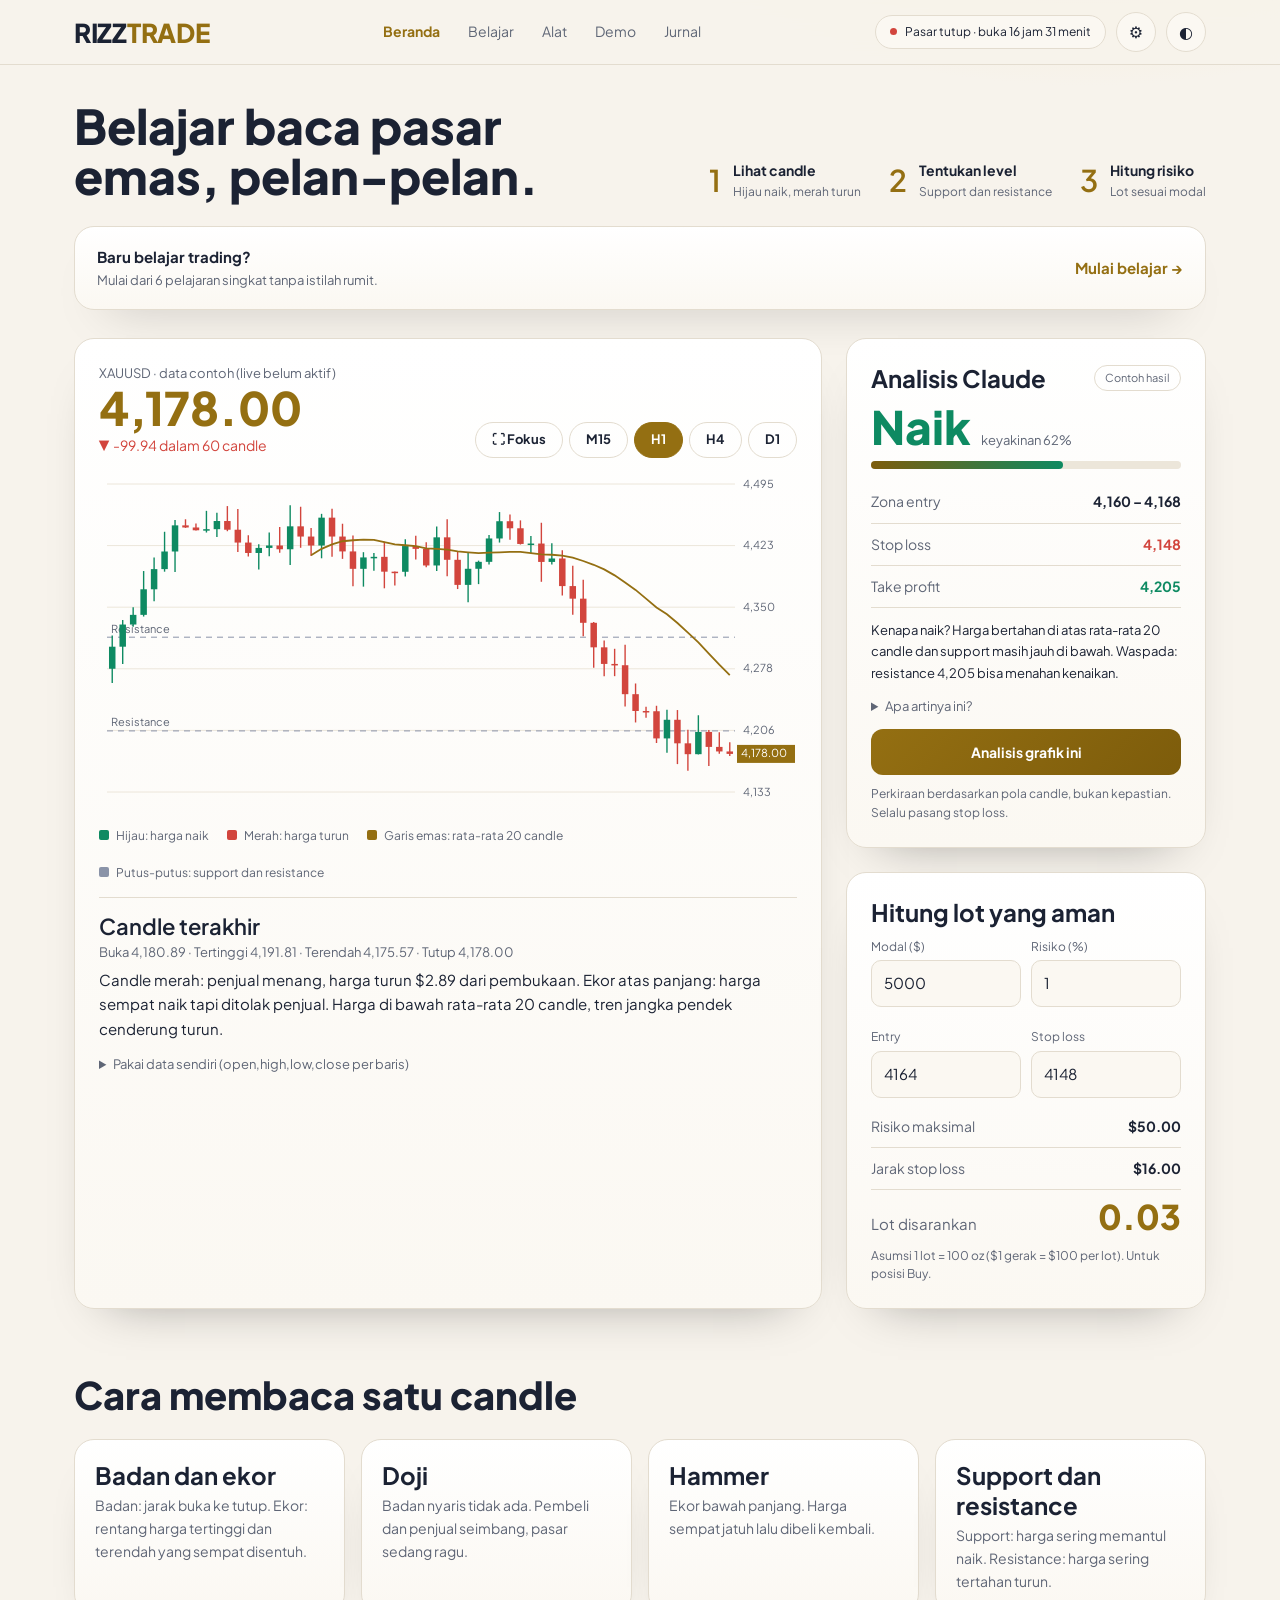
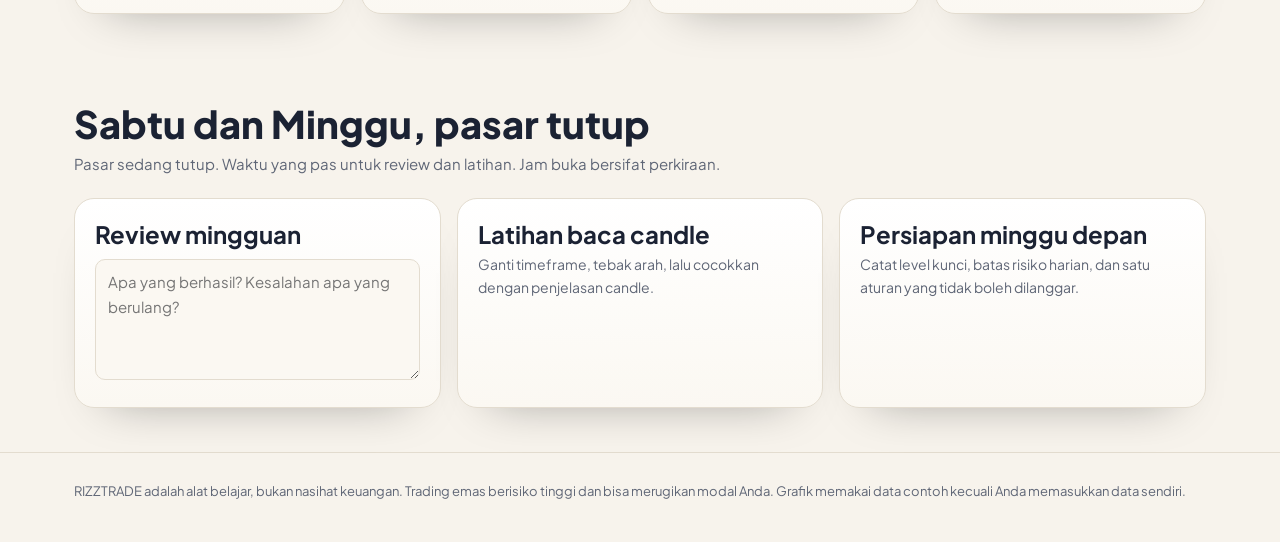
==== commit fe90238e: "Add files via upload" ====
--- a/rizztrade/index.html
+++ b/rizztrade/index.html
@@ -7,7 +7,7 @@
 <meta name="description" content="Belajar membaca candlestick XAUUSD dengan penjelasan sederhana dan analisis AI.">
 <link rel="preconnect" href="https://fonts.googleapis.com"><link rel="preconnect" href="https://fonts.gstatic.com" crossorigin>
 <link href="https://fonts.googleapis.com/css2?family=Plus+Jakarta+Sans:wght@400;500;700;800&display=swap" rel="stylesheet">
-<link rel="stylesheet" href="style.css">
+<link rel="stylesheet" href="style.css"><script src="theme.js"></script>
 </head>
 <body>
 <header><div class="w"><div class="logo">RIZZ<i>TRADE</i></div>
@@ -22,7 +22,7 @@
 <div class="grid" id="chart">
   <div class="card">
     <div class="bar"><div><div class="mu" style="font-size:13px">XAUUSD · <span id="src">data contoh untuk belajar</span></div><div class="price" id="pr">–</div><div id="ch" style="font-size:14px;margin-top:4px"></div></div>
-    <div class="tf" id="tf"><button class="chip" data-n="M15">M15</button><button class="chip on" data-n="H1">H1</button><button class="chip" data-n="H4">H4</button><button class="chip" data-n="D1">D1</button></div></div>
+    <div class="tf" id="tf"><a class="chip" id="fk" href="grafik.html">⛶ Fokus</a><button class="chip" data-n="M15">M15</button><button class="chip on" data-n="H1">H1</button><button class="chip" data-n="H4">H4</button><button class="chip" data-n="D1">D1</button></div></div>
     <canvas id="cv" aria-label="Grafik candlestick XAUUSD"></canvas>
     <div class="leg"><span style="--c:var(--up)">Hijau: harga naik</span><span style="--c:var(--dn)">Merah: harga turun</span><span style="--c:var(--ac)">Garis emas: rata-rata 20 candle</span><span style="--c:var(--lv)">Putus-putus: support dan resistance</span></div>
     <div class="info" id="info"></div>
@@ -61,7 +61,7 @@
 <dialog id="dlg"><h3>Pengaturan</h3>
 <label for="sLv">Level support/resistance (pisahkan dengan koma)</label><input id="sLv" type="text">
 <div class="f2"><div><label for="sB">Modal awal ($)</label><input id="sB" type="number"></div><div><label for="sR">Risiko awal (%)</label><input id="sR" type="number" step="0.1"></div>
-<div><label for="sT">Timeframe awal</label><select id="sT"><option>M15</option><option>H1</option><option>H4</option><option>D1</option></select></div><div><label for="sTh">Tema</label><select id="sTh"><option value="">Ikuti perangkat</option><option value="light">Terang</option><option value="dark">Gelap</option></select></div></div>
+<div><label for="sT">Timeframe awal</label><select id="sT"><option>M15</option><option>H1</option><option>H4</option><option>D1</option></select></div><div><label for="sTh">Tema</label><select id="sTh"><option value="">Ikuti perangkat</option><option value="zamrud">Zamrud Emas</option><option value="gading">Gading Emas</option><option value="hitam">Hitam Emas</option><option value="biru">Biru Malam Emas</option></select></div></div>
 <div style="display:flex;gap:8px;margin-top:18px"><button class="btn" id="sv">Simpan</button><button class="chip" id="sx">Reset</button><button class="chip" id="sc">Tutup</button></div>
 <div class="note">Pengaturan tersimpan di browser perangkat ini saja.</div></dialog>
 <script>
@@ -69,20 +69,18 @@
 const LV=[4315,4205,4065,3970],TF={M15:[3,11],H1:[7,31],H4:[13,64],D1:[21,125]};
 const V=k=>getComputedStyle(document.documentElement).getPropertyValue(k).trim();
 /* tema */
-const root=document.documentElement;let th;try{th=localStorage.getItem("rz_th")}catch(e){}
-root.dataset.theme=th||(matchMedia("(prefers-color-scheme:dark)").matches?"dark":"light");
-$("th").onclick=()=>{const n=root.dataset.theme==="dark"?"light":"dark";root.dataset.theme=n;try{localStorage.setItem("rz_th",n)}catch(e){}draw()};
+const root=document.documentElement;$("th").onclick=()=>{RZ.cycle();draw()};
 /* pengaturan (tersimpan di browser) */
 const DEF={lv:[4315,4205,4065,3970],b:5000,r:1,tf:"H1",th:""};let SET=Object.assign({},DEF);
 try{SET=Object.assign(SET,JSON.parse(localStorage.getItem("rz_set")||"{}"))}catch(e){}
 function applySet(){LV.length=0;LV.push(...SET.lv);$("kb").value=SET.b;$("kr").value=SET.r;cur=SET.tf;document.querySelectorAll("#tf button").forEach(b=>b.classList.toggle("on",b.dataset.n===cur));
-  root.dataset.theme=SET.th||(matchMedia("(prefers-color-scheme:dark)").matches?"dark":"light")}
+  RZ.apply(SET.th)}
 $("gs").onclick=()=>{$("sLv").value=SET.lv.join(", ");$("sB").value=SET.b;$("sR").value=SET.r;$("sT").value=SET.tf;$("sTh").value=SET.th;$("dlg").showModal()};
 $("sc").onclick=()=>$("dlg").close();
 $("sv").onclick=()=>{const lv=$("sLv").value.split(",").map(Number).filter(v=>v>0&&isFinite(v));if(!lv.length){alert("Isi minimal satu level harga, mis. 4205, 4065");return}
   SET={lv,b:+$("sB").value||5000,r:+$("sR").value||1,tf:$("sT").value,th:$("sTh").value};try{localStorage.setItem("rz_set",JSON.stringify(SET))}catch(e){}
   applySet();kalk();if(!own)loadLive(cur);else draw();$("dlg").close()};
-$("sx").onclick=()=>{SET=Object.assign({},DEF);try{localStorage.removeItem("rz_set")}catch(e){}applySet();kalk();if(!own)loadLive(cur);else draw();$("dlg").close()};
+$("sx").onclick=()=>{SET=Object.assign({},DEF);try{localStorage.removeItem("rz_set");localStorage.removeItem("rz_th")}catch(e){}applySet();kalk();if(!own)loadLive(cur);else draw();$("dlg").close()};
 /* data */
 function rng(a){return()=>{a|=0;a=a+0x6D2B79F5|0;let t=Math.imul(a^a>>>15,1|a);t=t+Math.imul(t^t>>>7,61|t)^t;return((t^t>>>14)>>>0)/4294967296}}
 function demo(n){const [s,v]=TF[n],r=rng(s*977),a=[];let p=4178-(r()-.4)*60;for(let i=0;i<60;i++){const o=p,c=o+(r()-.5)*v*2.2;a.push({o,h:Math.max(o,c)+r()*v*.8,l:Math.min(o,c)-r()*v*.8,c});p=c}const k=4178-a[59].c;return a.map(x=>({o:x.o+k,h:x.h+k,l:x.l+k,c:x.c+k}))}
@@ -116,6 +114,7 @@
     live=true;$("src").textContent="data live "+n+" · candle terakhir "+d.last+" · "+d.source;setData(d.candles)}
   catch(e){live=false;$("src").textContent="data contoh (live belum aktif)";setData(demo(n))}}
 setInterval(()=>{if(!own&&live&&!document.hidden)loadLive(cur)},300000);
+$("fk").onclick=e=>{e.currentTarget.href="grafik.html?tf="+cur};
 /* kalkulator */
 function kalk(){const B=+$("kb").value,R=+$("kr").value,E=+$("ke").value,S=+$("ks").value,o=$("ko"),sd=E-S;
   if(!(E&&S)||sd<=0){o.innerHTML='<div class="note">Untuk Buy, stop loss harus di bawah entry.</div>';return}
--- a/rizztrade/style.css
+++ b/rizztrade/style.css
@@ -1,6 +1,9 @@
 
-:root,[data-theme="light"]{--bg:#f4f8ff;--cd:#fff;--c2:#f8fbff;--bd:#dbe6f6;--tx:#14213d;--mu:#5a6b8a;--ac:#2563eb;--ac2:#1d4ed8;--on:#fff;--up:#0e8a62;--dn:#d2453d;--gr:#e8eefa;--lv:#8a9bbd;--gl:#dbeafe;--hl:#14213d10;color-scheme:light}
-[data-theme="dark"]{--bg:#0b1324;--cd:#121c33;--c2:#0e182c;--bd:#25375a;--tx:#eaf1ff;--mu:#9fb0cf;--ac:#60a5fa;--ac2:#3b82f6;--on:#0b1324;--up:#34d399;--dn:#f87171;--gr:#1b2a47;--lv:#7488b0;--gl:#16305a;--hl:#ffffff14;color-scheme:dark}
+[data-theme="zamrud"]{--bg:#0a110f;--cd:#15241f;--c2:#101b18;--bd:#25382f;--tx:#f1ebdd;--mu:#9aa89f;--ac:#d9c28b;--ac2:#a98f4f;--on:#1a1305;--up:#46c496;--dn:#dd6a55;--gr:#1b2b25;--lv:#6f8f83;--gl:#16302a;--hl:#ffffff14;color-scheme:dark}
+:root,[data-theme="gading"]{--bg:#f7f3ec;--cd:#fff;--c2:#fbf8f2;--bd:#e3dccf;--tx:#1b2233;--mu:#5f6676;--ac:#946f12;--ac2:#7d5c0b;--on:#fff;--up:#0e8a62;--dn:#d2453d;--gr:#ece6da;--lv:#8a93a8;--gl:#f6e7bf;--hl:#1b223310;color-scheme:light}
+[data-theme="hitam"]{--bg:#000;--cd:#0d0d0d;--c2:#141414;--bd:#2b2b2b;--tx:#ececec;--mu:#a0a0a0;--ac:#e5b94e;--ac2:#b8912f;--on:#1a1305;--up:#2ecc71;--dn:#ff5252;--gr:#1c1c1c;--lv:#6d6d6d;--gl:#1a1405;--hl:#ffffff14;color-scheme:dark}
+[data-theme="biru"]{--bg:#0a1020;--cd:#141e35;--c2:#0f182b;--bd:#26324d;--tx:#f2eee6;--mu:#9ba6bd;--ac:#e0bf7a;--ac2:#b99a52;--on:#1a1305;--up:#4cc9a0;--dn:#f0716b;--gr:#1a2540;--lv:#6b7ea6;--gl:#18264a;--hl:#ffffff14;color-scheme:dark}
+
 *{box-sizing:border-box;margin:0}
 html{scroll-behavior:smooth;scroll-padding-top:76px}
 body{background:radial-gradient(900px 500px at 85% -10%,var(--gl),transparent 60%),var(--bg);color:var(--tx);font:15px/1.65 'Plus Jakarta Sans',system-ui,sans-serif;padding-bottom:env(safe-area-inset-bottom);transition:background .3s,color .3s}
@@ -61,3 +64,9 @@
 
 .opt{display:block;width:100%;text-align:left;background:var(--c2);border:1px solid var(--bd);border-radius:12px;padding:12px 14px;margin:8px 0;font-size:14px}
 .opt.ok{border-color:var(--up);background:color-mix(in srgb,var(--up) 14%,var(--cd))}.opt.no{border-color:var(--dn);background:color-mix(in srgb,var(--dn) 14%,var(--cd))}
+
+a.chip{display:inline-flex;align-items:center;text-decoration:none;color:var(--tx)}
+.mt{display:grid;grid-template-columns:210px 1fr 290px;gap:16px;margin-top:20px;align-items:start}
+.sell,.buy{flex:1;border:0;border-radius:10px;min-height:56px;font-weight:700;display:flex;flex-direction:column;align-items:center;justify-content:center;color:var(--on)}.sell{background:var(--dn)}.buy{background:var(--up)}
+@media(max-width:900px){.mt{grid-template-columns:1fr}.mt .ch{order:-1}}
+@media(max-width:600px){.w{padding:0 16px}.page{padding:24px 16px 12px}.logo{font-size:22px}.pill{font-size:11px;padding:4px 10px;max-width:44vw;white-space:nowrap;overflow:hidden;text-overflow:ellipsis}input,select,textarea{font-size:16px}.chip{min-height:40px}.top{align-items:flex-start}.steps{gap:16px}.card{padding:16px}h1{font-size:32px}}
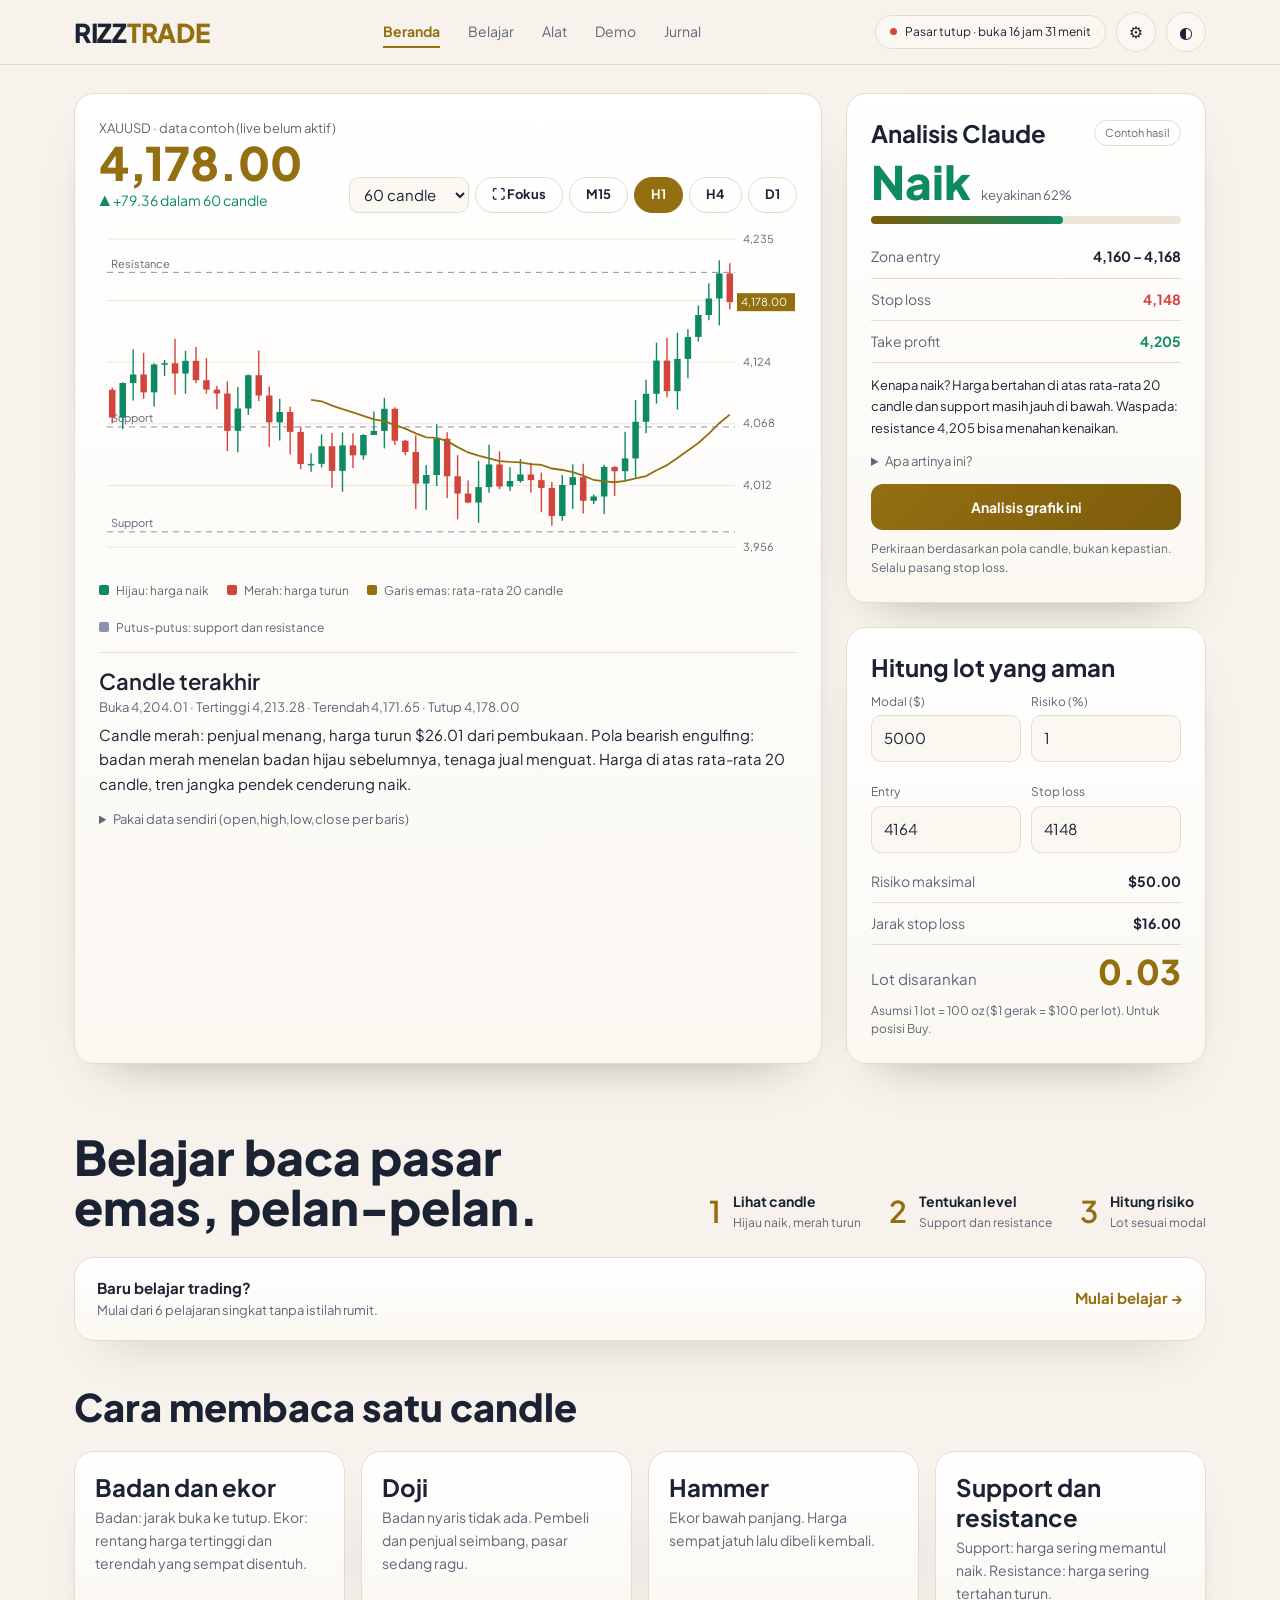
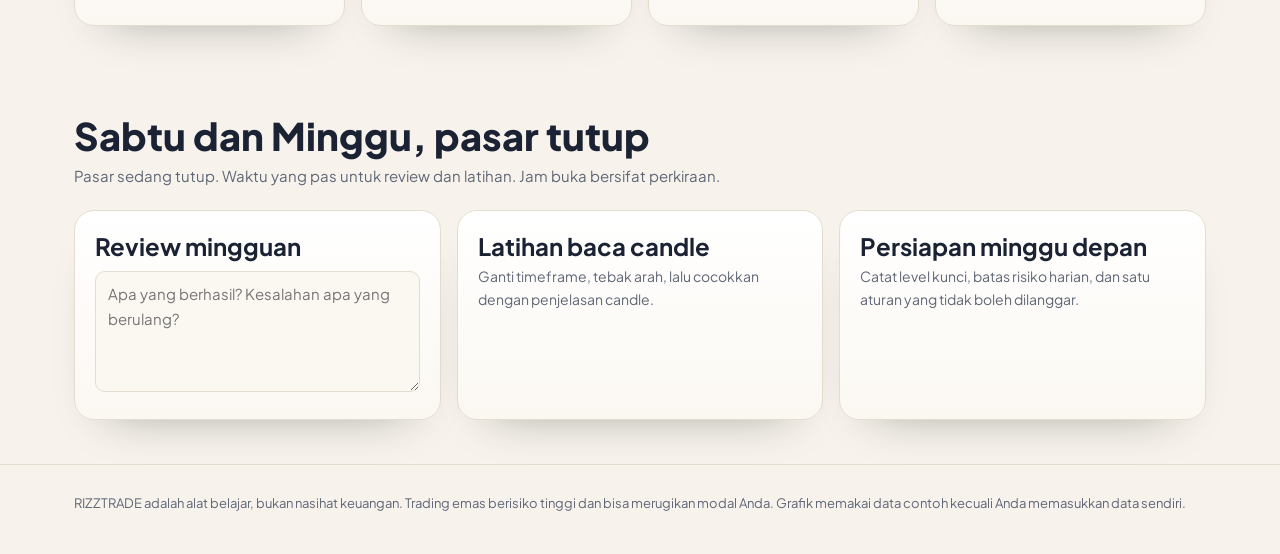
==== commit 754b26fa: "Add files via upload" ====
--- a/rizztrade/index.html
+++ b/rizztrade/index.html
@@ -15,14 +15,10 @@
 <div class="hr"><div class="pill"><span class="dot" id="dot"></span><span id="mk">…</span></div><button class="ic" id="gs" aria-label="Pengaturan">⚙</button><button class="ic" id="th" aria-label="Ganti tema terang atau gelap">◐</button></div></div></header>
 
 <main class="w">
-<div class="top"><h1>Belajar baca pasar emas, pelan-pelan.</h1>
-<div class="steps"><div class="st"><b>1</b><div>Lihat candle<span>Hijau naik, merah turun</span></div></div><div class="st"><b>2</b><div>Tentukan level<span>Support dan resistance</span></div></div><div class="st"><b>3</b><div>Hitung risiko<span>Lot sesuai modal</span></div></div></div></div>
-
-<a class="card ban" href="belajar.html"><div><b>Baru belajar trading?</b><span>Mulai dari 6 pelajaran singkat tanpa istilah rumit.</span></div><b class="go">Mulai belajar →</b></a>
 <div class="grid" id="chart">
   <div class="card">
     <div class="bar"><div><div class="mu" style="font-size:13px">XAUUSD · <span id="src">data contoh untuk belajar</span></div><div class="price" id="pr">–</div><div id="ch" style="font-size:14px;margin-top:4px"></div></div>
-    <div class="tf" id="tf"><a class="chip" id="fk" href="grafik.html">⛶ Fokus</a><button class="chip" data-n="M15">M15</button><button class="chip on" data-n="H1">H1</button><button class="chip" data-n="H4">H4</button><button class="chip" data-n="D1">D1</button></div></div>
+    <div class="tf" id="tf"><select id="nn" aria-label="Jumlah candle" style="width:auto;min-height:36px;padding:0 10px"><option value="40">40 candle</option><option value="60" selected>60 candle</option><option value="120">120 candle</option></select><a class="chip" id="fk" href="grafik.html">⛶ Fokus</a><button class="chip" data-n="M15">M15</button><button class="chip on" data-n="H1">H1</button><button class="chip" data-n="H4">H4</button><button class="chip" data-n="D1">D1</button></div></div>
     <canvas id="cv" aria-label="Grafik candlestick XAUUSD"></canvas>
     <div class="leg"><span style="--c:var(--up)">Hijau: harga naik</span><span style="--c:var(--dn)">Merah: harga turun</span><span style="--c:var(--ac)">Garis emas: rata-rata 20 candle</span><span style="--c:var(--lv)">Putus-putus: support dan resistance</span></div>
     <div class="info" id="info"></div>
@@ -45,6 +41,11 @@
   </div>
 </div>
 
+<section class="intro"><div class="top"><h1>Belajar baca pasar emas, pelan-pelan.</h1>
+<div class="steps"><div class="st"><b>1</b><div>Lihat candle<span>Hijau naik, merah turun</span></div></div><div class="st"><b>2</b><div>Tentukan level<span>Support dan resistance</span></div></div><div class="st"><b>3</b><div>Hitung risiko<span>Lot sesuai modal</span></div></div></div></div>
+
+<a class="card ban" href="belajar.html"><div><b>Baru belajar trading?</b><span>Mulai dari 6 pelajaran singkat tanpa istilah rumit.</span></div><b class="go">Mulai belajar →</b></a>
+</section>
 <section id="belajar"><h2>Cara membaca satu candle</h2>
   <div class="g4"><div class="card"><h3>Badan dan ekor</h3><p>Badan: jarak buka ke tutup. Ekor: rentang harga tertinggi dan terendah yang sempat disentuh.</p></div>
   <div class="card"><h3>Doji</h3><p>Badan nyaris tidak ada. Pembeli dan penjual seimbang, pasar sedang ragu.</p></div>
@@ -75,7 +76,7 @@
 try{SET=Object.assign(SET,JSON.parse(localStorage.getItem("rz_set")||"{}"))}catch(e){}
 function applySet(){LV.length=0;LV.push(...SET.lv);$("kb").value=SET.b;$("kr").value=SET.r;cur=SET.tf;document.querySelectorAll("#tf button").forEach(b=>b.classList.toggle("on",b.dataset.n===cur));
   RZ.apply(SET.th)}
-$("gs").onclick=()=>{$("sLv").value=SET.lv.join(", ");$("sB").value=SET.b;$("sR").value=SET.r;$("sT").value=SET.tf;$("sTh").value=SET.th;$("dlg").showModal()};
+$("gs").onclick=()=>{$("dlg").removeAttribute("style");$("sLv").value=SET.lv.join(", ");$("sB").value=SET.b;$("sR").value=SET.r;$("sT").value=SET.tf;$("sTh").value=SET.th;$("dlg").showModal()};
 $("sc").onclick=()=>$("dlg").close();
 $("sv").onclick=()=>{const lv=$("sLv").value.split(",").map(Number).filter(v=>v>0&&isFinite(v));if(!lv.length){alert("Isi minimal satu level harga, mis. 4205, 4065");return}
   SET={lv,b:+$("sB").value||5000,r:+$("sR").value||1,tf:$("sT").value,th:$("sTh").value};try{localStorage.setItem("rz_set",JSON.stringify(SET))}catch(e){}
@@ -83,10 +84,10 @@
 $("sx").onclick=()=>{SET=Object.assign({},DEF);try{localStorage.removeItem("rz_set");localStorage.removeItem("rz_th")}catch(e){}applySet();kalk();if(!own)loadLive(cur);else draw();$("dlg").close()};
 /* data */
 function rng(a){return()=>{a|=0;a=a+0x6D2B79F5|0;let t=Math.imul(a^a>>>15,1|a);t=t+Math.imul(t^t>>>7,61|t)^t;return((t^t>>>14)>>>0)/4294967296}}
-function demo(n){const [s,v]=TF[n],r=rng(s*977),a=[];let p=4178-(r()-.4)*60;for(let i=0;i<60;i++){const o=p,c=o+(r()-.5)*v*2.2;a.push({o,h:Math.max(o,c)+r()*v*.8,l:Math.min(o,c)-r()*v*.8,c});p=c}const k=4178-a[59].c;return a.map(x=>({o:x.o+k,h:x.h+k,l:x.l+k,c:x.c+k}))}
-let D=[],cur="H1",hi=-1,own=false,live=false;
-function setData(a){D=a;hi=-1;draw();head();info(D.length-1,true)}
-function head(){const l=D[D.length-1],d=l.c-D[0].o;$("pr").textContent=f(l.c);$("ch").textContent=(d>=0?"▲ +":"▼ ")+f(d)+" dalam "+D.length+" candle";$("ch").className=d>=0?"up":"dn"}
+function demo(n){const [s,v]=TF[n],r=rng(s*977),a=[];let p=4178-(r()-.4)*60;for(let i=0;i<120;i++){const o=p,c=o+(r()-.5)*v*2.2;a.push({o,h:Math.max(o,c)+r()*v*.8,l:Math.min(o,c)-r()*v*.8,c});p=c}const k=4178-a[119].c;return a.map(x=>({o:x.o+k,h:x.h+k,l:x.l+k,c:x.c+k}))}
+let D=[],FULL=[],N=60,pp=0,cur="H1",hi=-1,own=false,live=false;
+function setData(a){FULL=a;D=a.slice(-N);hi=-1;draw();head();info(D.length-1,true)}
+function head(){const l=D[D.length-1],d=l.c-D[0].o;$("pr").textContent=f(l.c);if(pp&&l.c!==pp){const e=$("pr");e.classList.remove("fu","fd");void e.offsetWidth;e.classList.add(l.c>pp?"fu":"fd")}pp=l.c;$("ch").textContent=(d>=0?"▲ +":"▼ ")+f(d)+" dalam "+D.length+" candle";$("ch").className=d>=0?"up":"dn"}
 function sma(i,n=20){if(i<n-1)return null;let s=0;for(let k=i-n+1;k<=i;k++)s+=D[k].c;return s/n}
 function draw(){if(!D.length)return;const dpr=devicePixelRatio||1,W=cv.clientWidth,H=cv.clientHeight;cv.width=W*dpr;cv.height=H*dpr;cx.setTransform(dpr,0,0,dpr,0,0);cx.clearRect(0,0,W,H);
   const up=V("--up"),dn=V("--dn"),ac=V("--ac"),gr=V("--gr"),lv=V("--lv"),mu=V("--mu");
@@ -101,6 +102,7 @@
 function info(i,quiet){const x=D[i];if(!x)return;const u=x.c>=x.o,body=Math.abs(x.c-x.o),rg=x.h-x.l||1e-9,uw=x.h-Math.max(x.o,x.c),lw=Math.min(x.o,x.c)-x.l;
   let t=u?`Candle hijau: pembeli menang, harga naik $${f(body)} dari pembukaan.`:`Candle merah: penjual menang, harga turun $${f(body)} dari pembukaan.`;
   if(body<rg*.1)t+=" Badannya sangat kecil (mirip doji): pasar ragu.";else if(lw>body*2&&uw<body)t+=" Ekor bawah panjang (mirip hammer): harga sempat jatuh lalu dibeli kembali.";else if(uw>body*2&&lw<body)t+=" Ekor atas panjang: harga sempat naik tapi ditolak penjual.";else if(body>rg*.65)t+=" Badan besar: dorongan satu arah yang kuat.";
+  const pv=D[i-1];if(pv){const pb=Math.abs(pv.c-pv.o);if(x.c>x.o&&pv.c<pv.o&&x.c>=pv.o&&x.o<=pv.c&&body>pb)t+=" Pola bullish engulfing: badan hijau menelan badan merah sebelumnya, tenaga beli menguat.";else if(x.c<x.o&&pv.c>pv.o&&x.o>=pv.c&&x.c<=pv.o&&body>pb)t+=" Pola bearish engulfing: badan merah menelan badan hijau sebelumnya, tenaga jual menguat."}
   const m=sma(i);if(m)t+=` Harga ${x.c>m?"di atas":"di bawah"} rata-rata 20 candle, tren jangka pendek ${x.c>m?"cenderung naik":"cenderung turun"}.`;
   $("info").innerHTML=`<b>${quiet?"Candle terakhir":"Candle nomor "+(i+1)}</b><div class="ohlc">Buka ${f(x.o)} · Tertinggi ${f(x.h)} · Terendah ${f(x.l)} · Tutup ${f(x.c)}</div><div>${t}</div>`}
 function pos(e){const r=cv.getBoundingClientRect(),m=cv._m,i=Math.floor((e.clientX-r.left-m.pl)/m.st);return i>=0&&i<D.length?i:-1}
@@ -109,11 +111,13 @@
 $("cb").onclick=()=>{const a=$("csv").value.trim().split(/\n/).map(l=>l.split(",").map(Number)).filter(r=>r.length>=4&&r.every(isFinite)).map(([o,h,l,c])=>({o,h,l,c}));if(a.length<5){alert("Isi minimal 5 baris: open,high,low,close");return}own=true;live=false;$("src").textContent="data Anda";setData(a)};
 $("cr").onclick=()=>{own=false;loadLive(cur)};
 /* data live via /api/candles */
-async function loadLive(n){$("src").textContent="memuat data…";
+function rev(){cv.classList.remove("rv");void cv.offsetWidth;cv.classList.add("rv")}
+async function loadLive(n,q){$("src").textContent="memuat data…";
   try{const r=await fetch("/api/candles?tf="+n),d=await r.json();if(!r.ok||!Array.isArray(d.candles))throw new Error(d.error||"gagal");
-    live=true;$("src").textContent="data live "+n+" · candle terakhir "+d.last+" · "+d.source;setData(d.candles)}
-  catch(e){live=false;$("src").textContent="data contoh (live belum aktif)";setData(demo(n))}}
-setInterval(()=>{if(!own&&live&&!document.hidden)loadLive(cur)},300000);
+    live=true;$("src").textContent="data live "+n+" · candle terakhir "+d.last+" · "+d.source;setData(d.candles);if(!q)rev()}
+  catch(e){live=false;$("src").textContent="data contoh (live belum aktif)";setData(demo(n));if(!q)rev()}}
+setInterval(()=>{if(!own&&live&&!document.hidden)loadLive(cur,true)},300000);
+$("nn").onchange=e=>{N=+e.target.value;setData(FULL)};
 $("fk").onclick=e=>{e.currentTarget.href="grafik.html?tf="+cur};
 /* kalkulator */
 function kalk(){const B=+$("kb").value,R=+$("kr").value,E=+$("ke").value,S=+$("ks").value,o=$("ko"),sd=E-S;
@@ -135,6 +139,9 @@
   $("wk").textContent=op?"Emas tidak diperdagangkan di akhir pekan. Pakai waktunya untuk belajar dan evaluasi.":"Pasar sedang tutup. Waktu yang pas untuk review dan latihan. Jam buka bersifat perkiraan."}
 mk();setInterval(mk,30000);
 try{$("wr").value=localStorage.getItem("rz_wr")||"";$("wr").oninput=e=>localStorage.setItem("rz_wr",e.target.value)}catch(e){}
+(function(){const d=$("dlg"),h=d.querySelector("h3");let sx,sy,ox,oy,on=0;h.style.cssText="cursor:move;touch-action:none;user-select:none";h.title="Geser untuk memindahkan";
+h.onpointerdown=e=>{const r=d.getBoundingClientRect();on=1;sx=e.clientX;sy=e.clientY;ox=r.left;oy=r.top;d.style.cssText="margin:0;right:auto;bottom:auto;left:"+ox+"px;top:"+oy+"px";h.setPointerCapture(e.pointerId)};
+h.onpointermove=e=>{if(on){d.style.left=Math.max(0,Math.min(innerWidth-80,ox+e.clientX-sx))+"px";d.style.top=Math.max(0,Math.min(innerHeight-50,oy+e.clientY-sy))+"px"}};h.onpointerup=()=>on=0})();
 applySet();kalk();loadLive(cur);
 </script>
 </body>
--- a/rizztrade/style.css
+++ b/rizztrade/style.css
@@ -1,6 +1,6 @@
+:root,[data-theme="gading"]{--bg:#f7f3ec;--cd:#fff;--c2:#fbf8f2;--bd:#e3dccf;--tx:#1b2233;--mu:#5f6676;--ac:#946f12;--ac2:#7d5c0b;--on:#fff;--up:#0e8a62;--dn:#d2453d;--gr:#ece6da;--lv:#8a93a8;--gl:#f6e7bf;--hl:#1b223310;color-scheme:light}
 
 [data-theme="zamrud"]{--bg:#0a110f;--cd:#15241f;--c2:#101b18;--bd:#25382f;--tx:#f1ebdd;--mu:#9aa89f;--ac:#d9c28b;--ac2:#a98f4f;--on:#1a1305;--up:#46c496;--dn:#dd6a55;--gr:#1b2b25;--lv:#6f8f83;--gl:#16302a;--hl:#ffffff14;color-scheme:dark}
-:root,[data-theme="gading"]{--bg:#f7f3ec;--cd:#fff;--c2:#fbf8f2;--bd:#e3dccf;--tx:#1b2233;--mu:#5f6676;--ac:#946f12;--ac2:#7d5c0b;--on:#fff;--up:#0e8a62;--dn:#d2453d;--gr:#ece6da;--lv:#8a93a8;--gl:#f6e7bf;--hl:#1b223310;color-scheme:light}
 [data-theme="hitam"]{--bg:#000;--cd:#0d0d0d;--c2:#141414;--bd:#2b2b2b;--tx:#ececec;--mu:#a0a0a0;--ac:#e5b94e;--ac2:#b8912f;--on:#1a1305;--up:#2ecc71;--dn:#ff5252;--gr:#1c1c1c;--lv:#6d6d6d;--gl:#1a1405;--hl:#ffffff14;color-scheme:dark}
 [data-theme="biru"]{--bg:#0a1020;--cd:#141e35;--c2:#0f182b;--bd:#26324d;--tx:#f2eee6;--mu:#9ba6bd;--ac:#e0bf7a;--ac2:#b99a52;--on:#1a1305;--up:#4cc9a0;--dn:#f0716b;--gr:#1a2540;--lv:#6b7ea6;--gl:#18264a;--hl:#ffffff14;color-scheme:dark}
 
@@ -70,3 +70,30 @@
 .sell,.buy{flex:1;border:0;border-radius:10px;min-height:56px;font-weight:700;display:flex;flex-direction:column;align-items:center;justify-content:center;color:var(--on)}.sell{background:var(--dn)}.buy{background:var(--up)}
 @media(max-width:900px){.mt{grid-template-columns:1fr}.mt .ch{order:-1}}
 @media(max-width:600px){.w{padding:0 16px}.page{padding:24px 16px 12px}.logo{font-size:22px}.pill{font-size:11px;padding:4px 10px;max-width:44vw;white-space:nowrap;overflow:hidden;text-overflow:ellipsis}input,select,textarea{font-size:16px}.chip{min-height:40px}.top{align-items:flex-start}.steps{gap:16px}.card{padding:16px}h1{font-size:32px}}
+
+dialog{margin:auto;max-height:90vh;overflow:auto}
+.intro{padding:12px 0 0}
+.kcs{display:grid;grid-template-columns:repeat(3,1fr);gap:20px;margin-top:18px}
+.kc{position:relative;display:flex;flex-direction:column;gap:8px;min-height:240px;padding:24px;border-radius:20px;background:linear-gradient(160deg,var(--cd),var(--c2));border:1px solid var(--bd);text-decoration:none;color:inherit;box-shadow:0 24px 40px -30px #0008;transition:transform .3s cubic-bezier(.2,.7,.2,1),border-color .3s;animation:fade .6s both}
+.kc:nth-child(1){transform:rotate(-2.5deg)}.kc:nth-child(3){transform:rotate(2.5deg)}.kc:nth-child(2){animation-delay:.1s}.kc:nth-child(3){animation-delay:.2s}
+.kc:hover{transform:translateY(-8px) rotate(0);border-color:var(--ac)}
+.kc i{font-style:normal;font-size:46px;line-height:1;color:var(--ac)}.kc b{font-size:21px}.kc span{color:var(--mu);font-size:14px;flex:1}.kc em{font-style:normal;color:var(--ac);font-weight:700}
+.kc::after{content:attr(data-s);position:absolute;right:18px;bottom:14px;font-size:22px;color:var(--ac);transform:rotate(180deg);opacity:.5}
+@keyframes fade{from{opacity:0}to{opacity:1}}
+@keyframes up{from{opacity:0;transform:translateY(14px)}to{opacity:1;transform:none}}
+@keyframes pop{from{opacity:0;transform:scale(.96)}to{opacity:1;transform:none}}
+@keyframes rv{from{clip-path:inset(0 100% 0 0)}to{clip-path:inset(0 0 0 0)}}
+@keyframes fu{from{color:var(--up);transform:translateY(-3px)}}@keyframes fd{from{color:var(--dn);transform:translateY(3px)}}
+.card,.ls,.top{animation:up .55s cubic-bezier(.2,.7,.2,1) both}
+.grid>.col>.card:nth-child(2){animation-delay:.1s}
+.card{transition:transform .25s,box-shadow .25s,border-color .25s,background .4s}
+a.card:hover{transform:translateY(-4px);border-color:var(--ac)}
+.rv{animation:rv 1s cubic-bezier(.2,.7,.2,1)}.fu{animation:fu .8s}.fd{animation:fd .8s}
+.btn,.chip,.ic{transition:transform .15s,filter .2s,background .25s,border-color .25s}.btn:hover{filter:brightness(1.1);transform:translateY(-1px)}.btn:active,.chip:active,.ic:active,.sell:active,.buy:active{transform:scale(.96)}.ic:hover{transform:rotate(30deg)}
+.meter i{transition:width .9s cubic-bezier(.2,.7,.2,1)}
+nav a{position:relative}nav a::after{content:"";position:absolute;left:0;right:100%;bottom:-4px;height:2px;background:var(--ac);transition:right .25s}nav a:hover::after,nav a.cur::after{right:0}
+dialog[open]{animation:pop .25s ease}dialog::backdrop{animation:fade .25s}
+#qz>*{animation:up .35s both}.bd{animation:fade .35s}
+body,header,.pill,.ic{transition:background .4s,color .4s,border-color .4s}
+@media(max-width:900px){.kcs{grid-template-columns:1fr}.kc,.kc:nth-child(1),.kc:nth-child(3){transform:none;min-height:150px}}
+@media(prefers-reduced-motion:reduce){*,*::before,*::after{animation:none!important;transition:none!important}}
